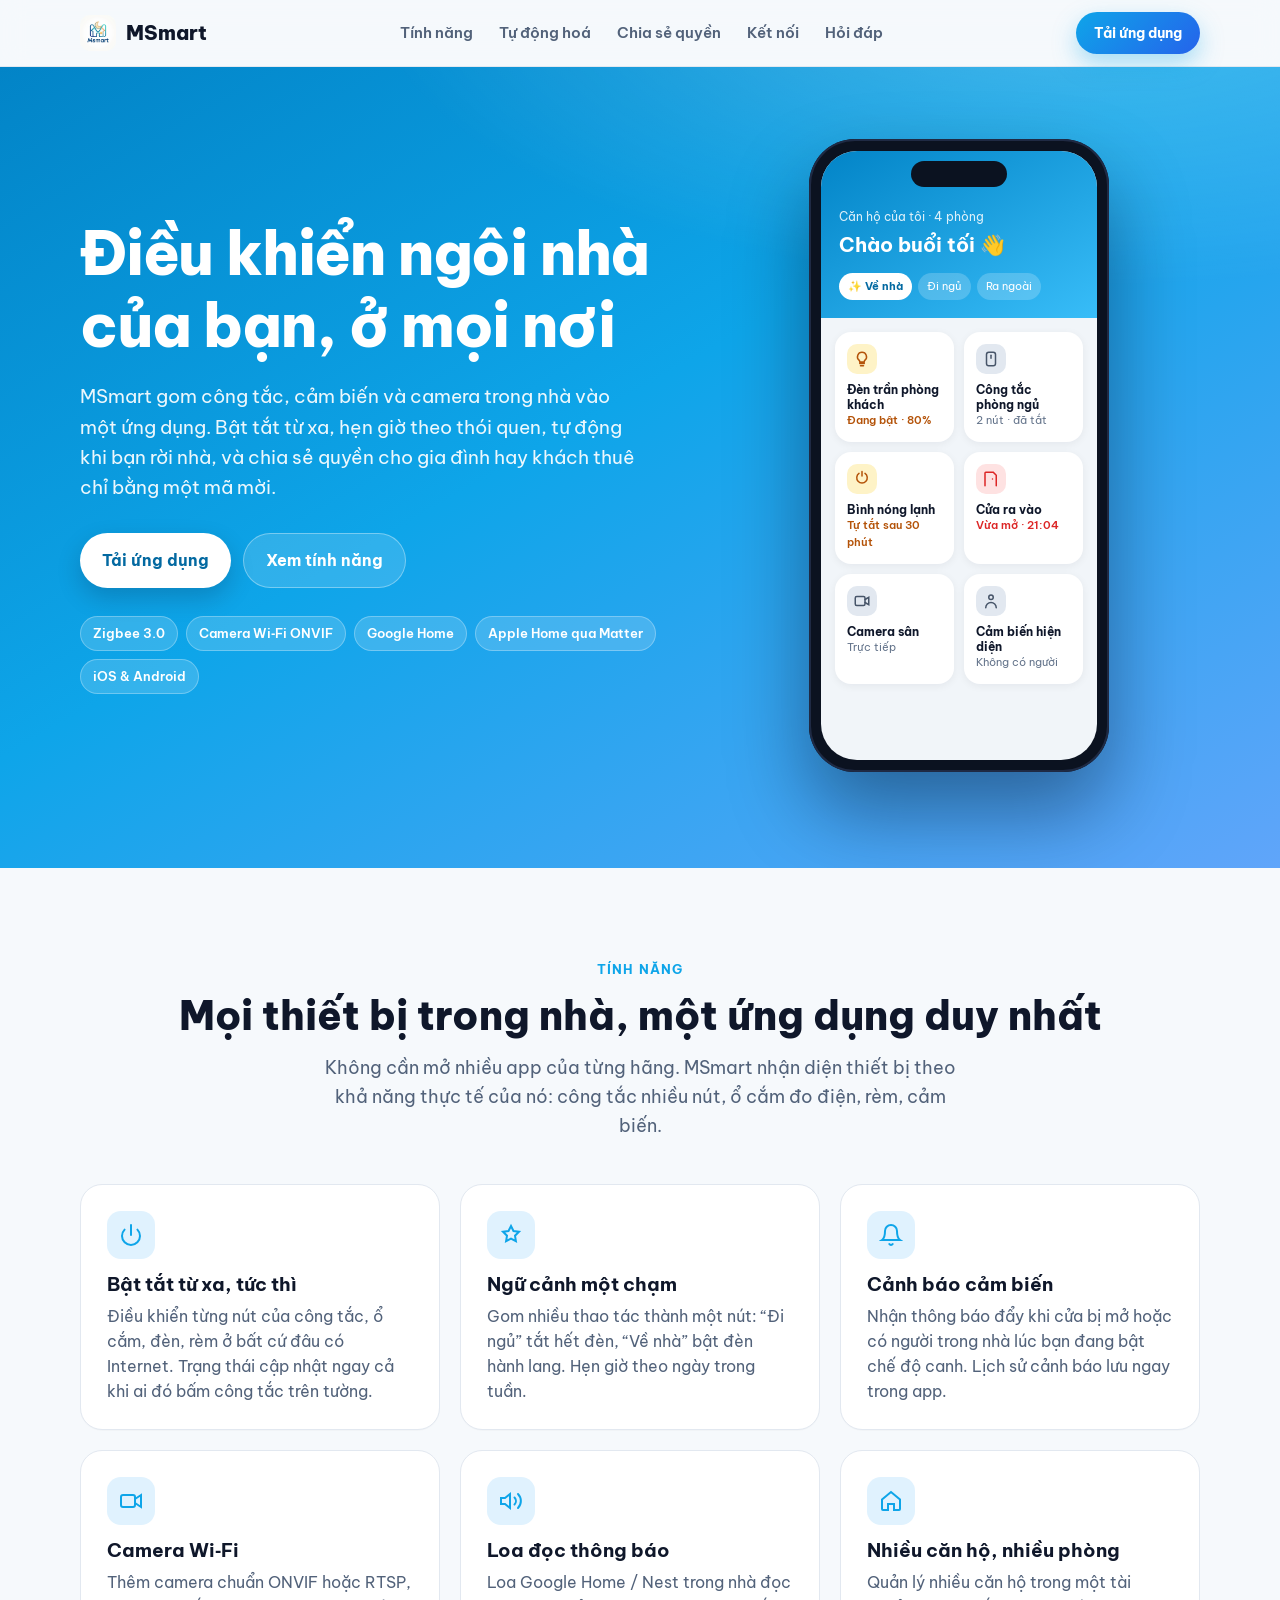
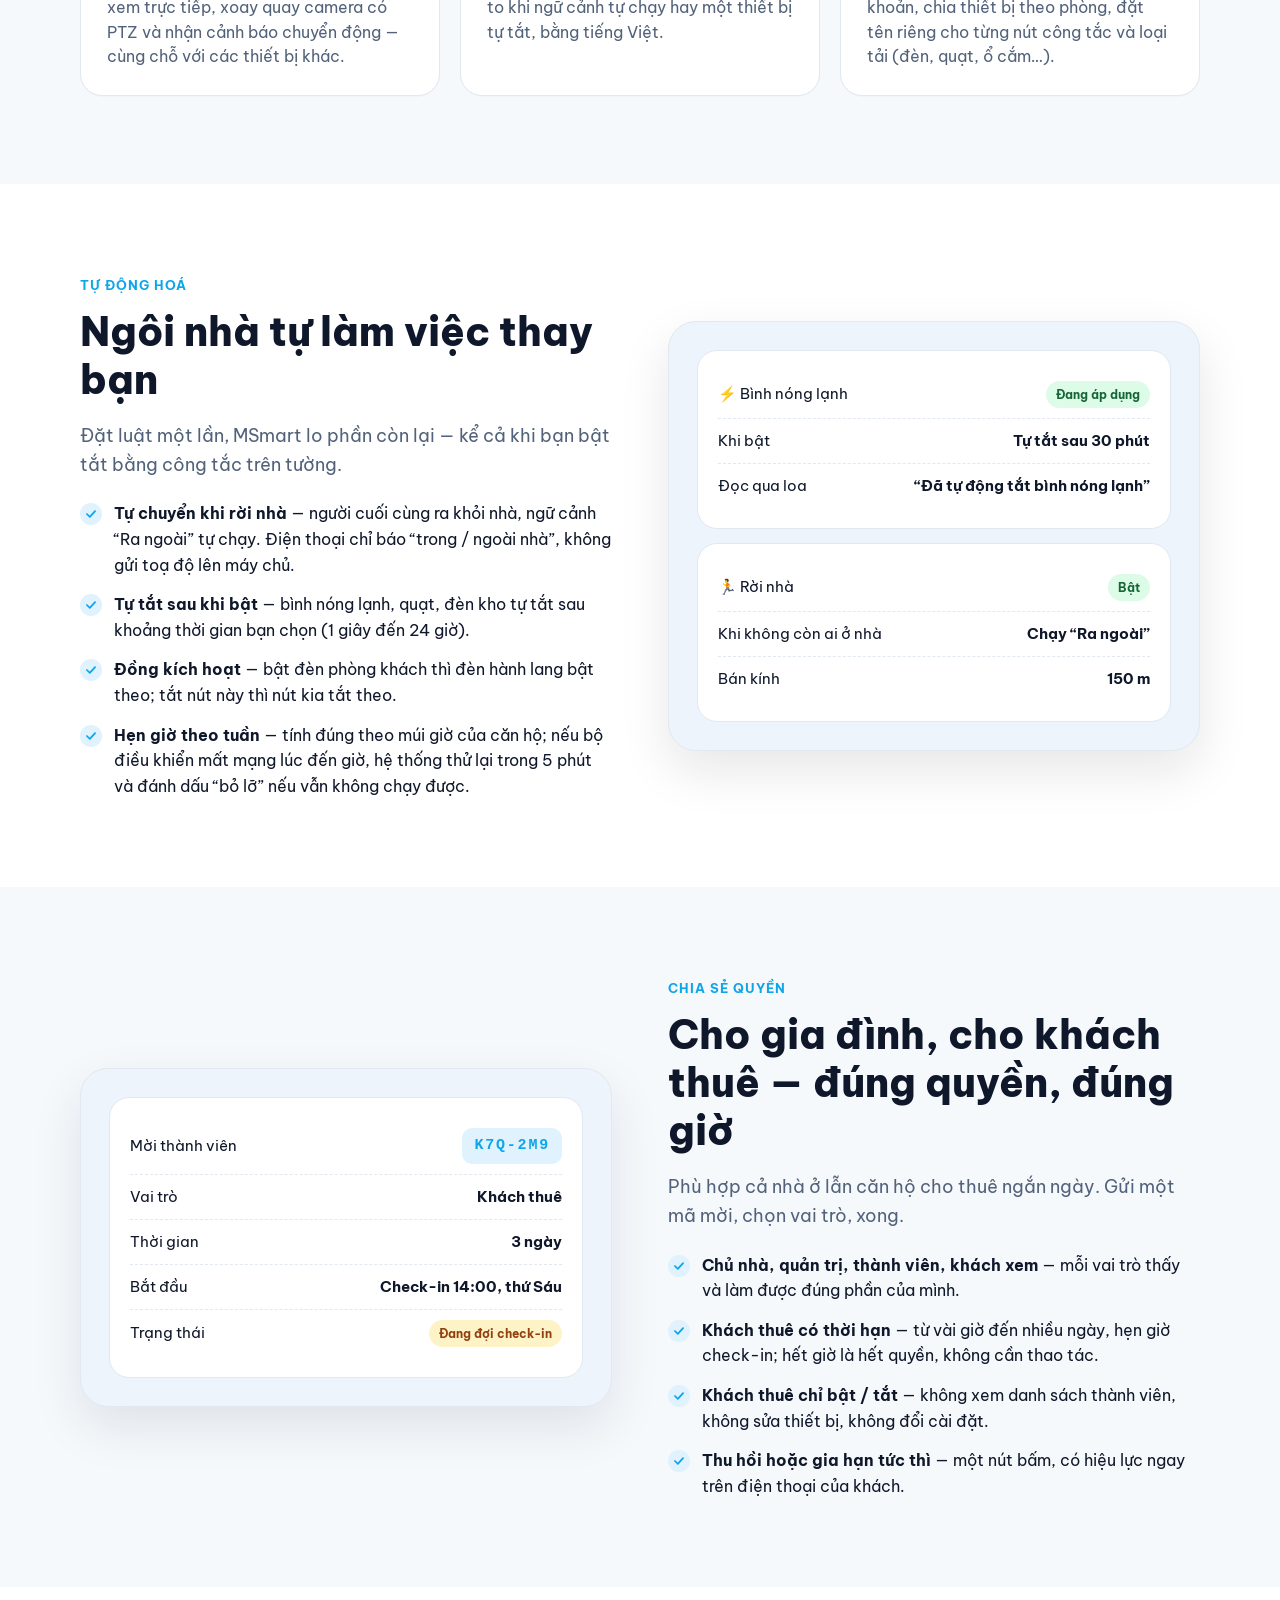
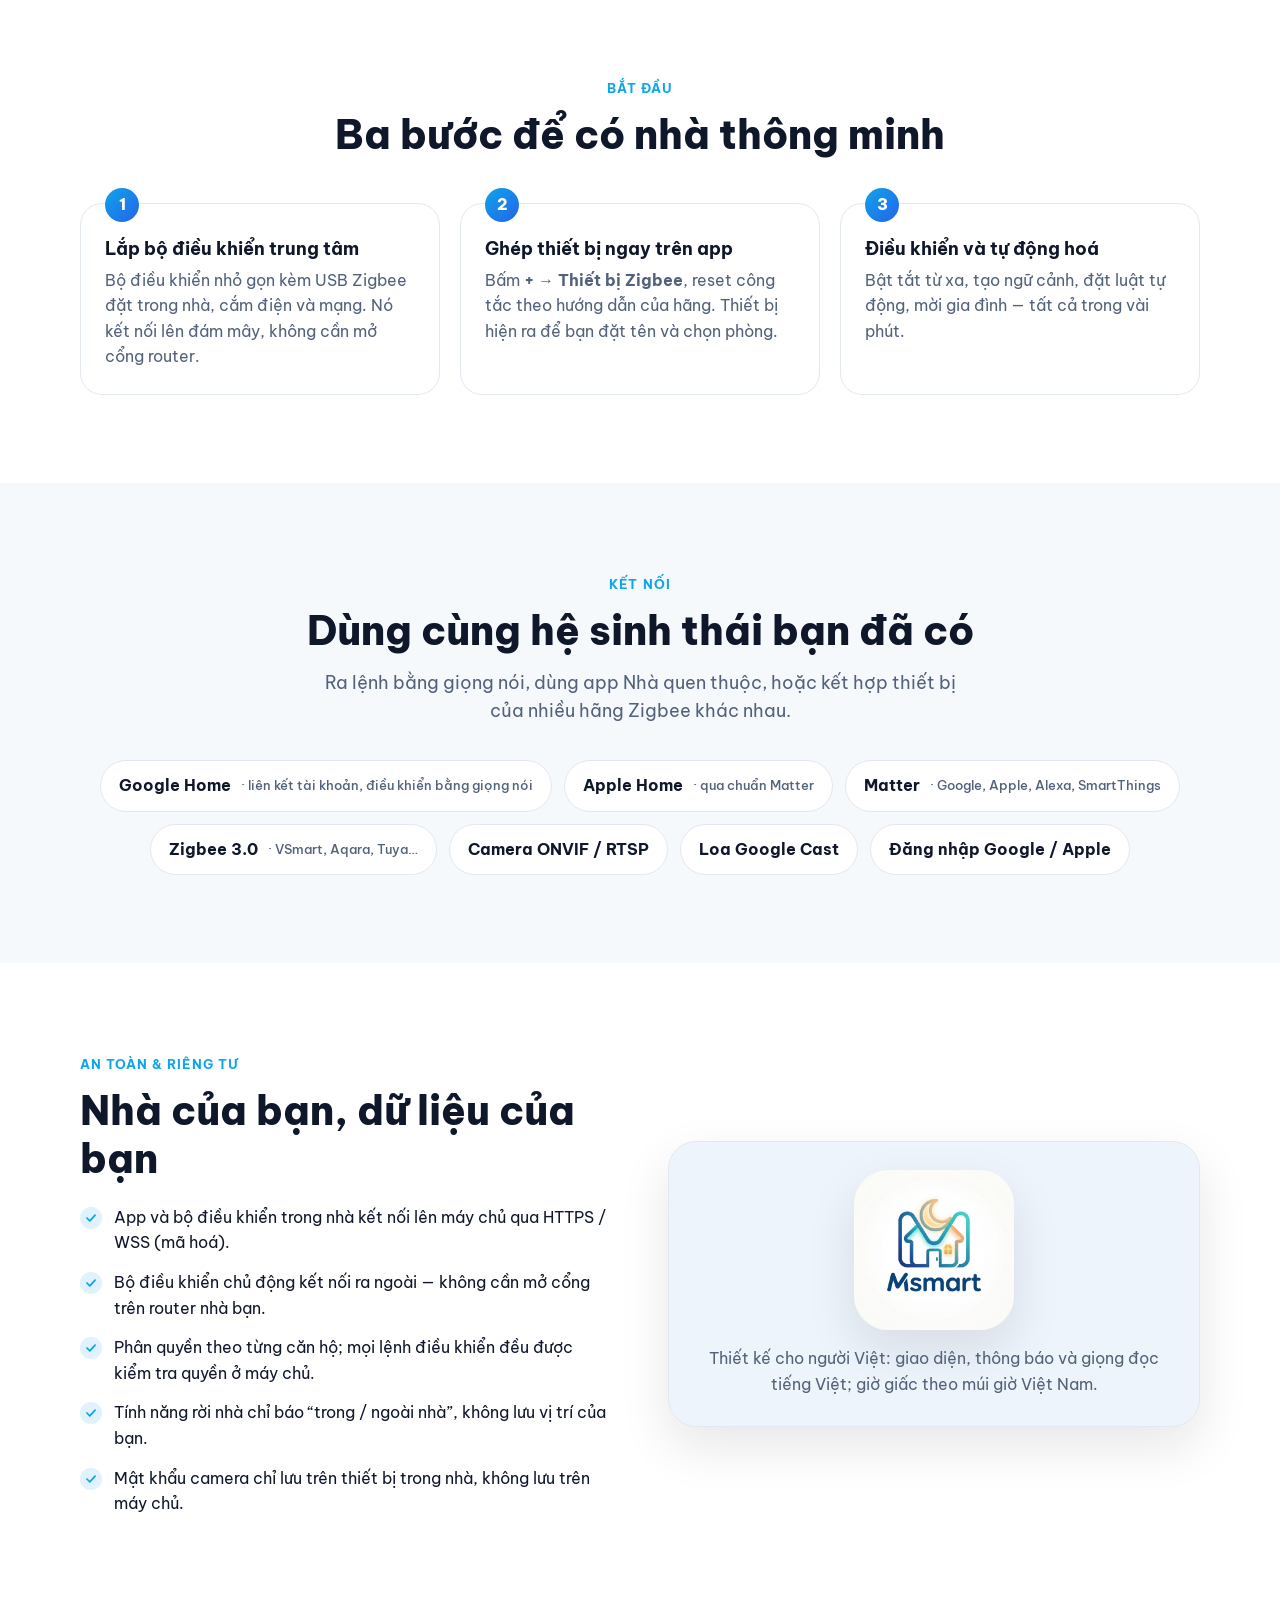
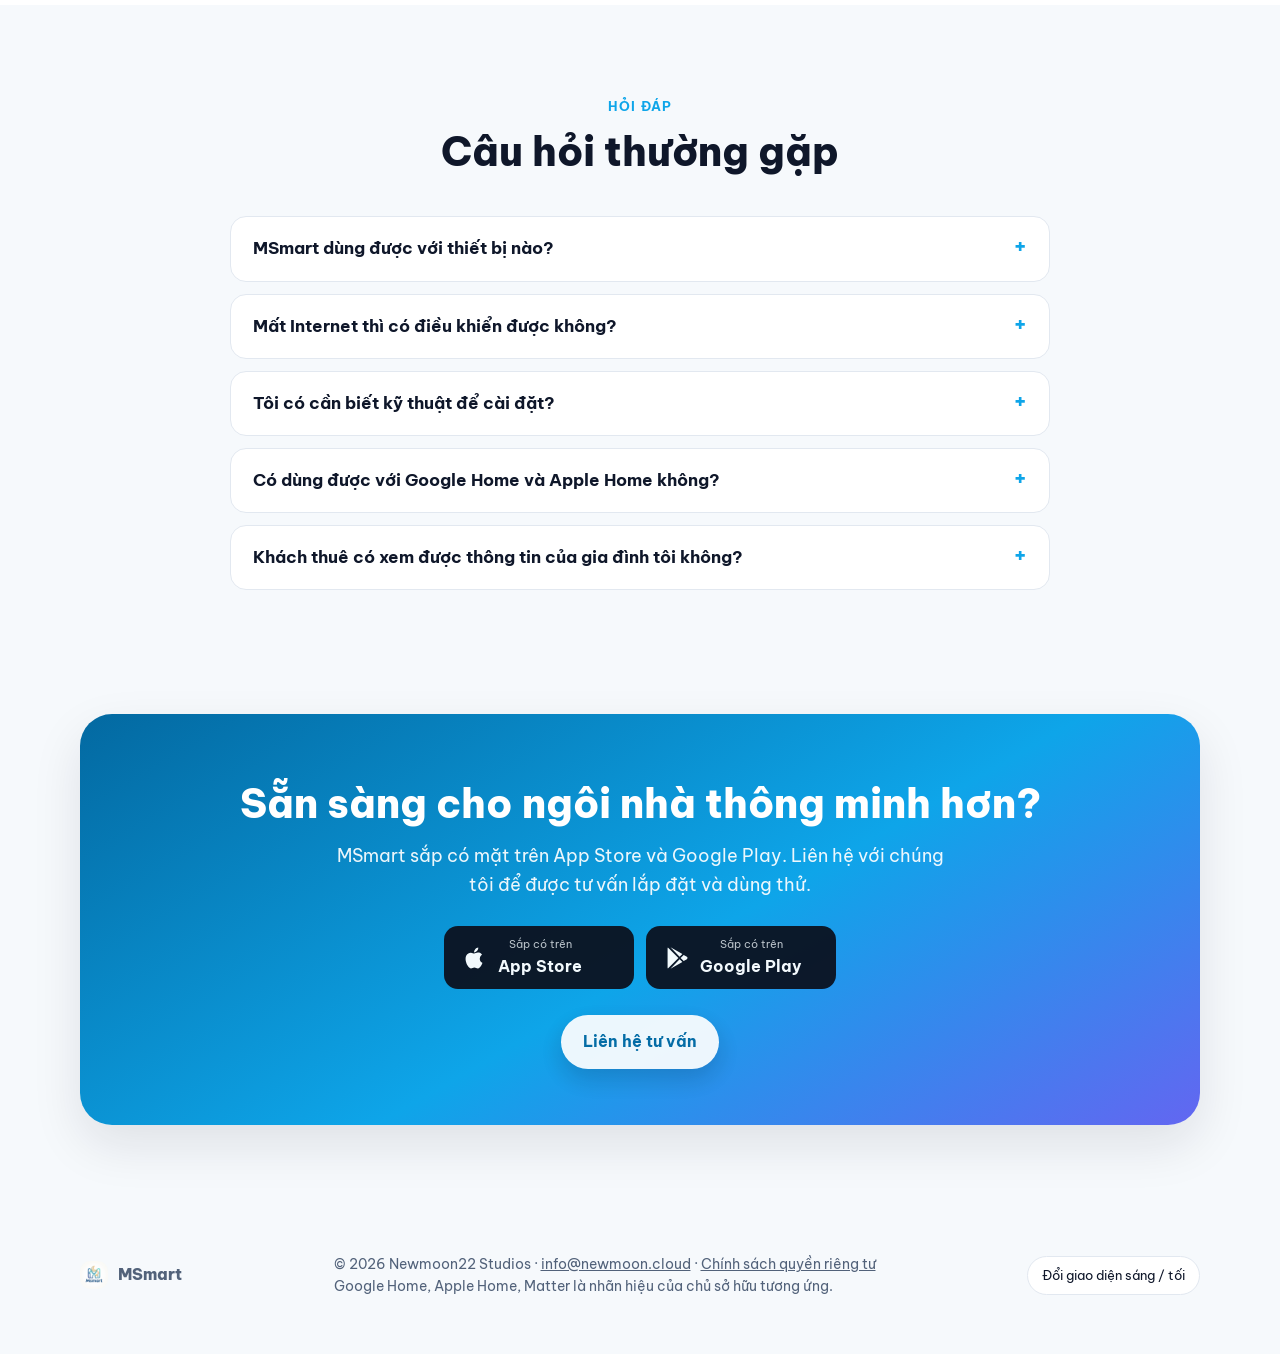
==== web/index.html @ f88bdc52 "Add main website and privacy policy pages for MSmart application" ====
<!doctype html>
<html lang="vi">
<head>
<meta charset="utf-8">
<meta name="viewport" content="width=device-width, initial-scale=1">
<title>MSmart — Điều khiển ngôi nhà của bạn, ở mọi nơi</title>
<meta name="description" content="MSmart: ứng dụng nhà thông minh điều khiển công tắc, cảm biến, camera Zigbee/Wi‑Fi từ xa; ngữ cảnh hẹn giờ, tự động khi rời nhà, chia sẻ quyền cho gia đình và khách thuê, kết nối Google Home và Apple Home.">
<meta name="theme-color" content="#0ea5e9">
<link rel="icon" href="assets/logo.png">
<meta property="og:title" content="MSmart — Điều khiển ngôi nhà của bạn, ở mọi nơi">
<meta property="og:description" content="Công tắc, cảm biến, camera trong một ứng dụng. Ngữ cảnh, tự động hoá, chia sẻ quyền, Google Home & Apple Home.">
<meta property="og:image" content="assets/logo.png">
<link rel="preconnect" href="https://fonts.googleapis.com">
<link rel="preconnect" href="https://fonts.gstatic.com" crossorigin>
<link href="https://fonts.googleapis.com/css2?family=Be+Vietnam+Pro:wght@400;500;600;700;800&display=swap" rel="stylesheet">
<link rel="stylesheet" href="assets/site.css">
</head>
<body>

<header class="nav">
  <div class="wrap">
    <a class="logo" href="#"><img src="assets/logo.png" alt="">MSmart</a>
    <nav aria-label="Mục lục">
      <a href="#tinh-nang">Tính năng</a>
      <a href="#tu-dong">Tự động hoá</a>
      <a href="#chia-se">Chia sẻ quyền</a>
      <a href="#ket-noi">Kết nối</a>
      <a href="#hoi-dap">Hỏi đáp</a>
    </nav>
    <a class="btn btn-brand" href="#tai-app">Tải ứng dụng</a>
  </div>
</header>

<main>
<!-- HERO -->
<section class="hero">
  <div class="wrap">
    <div>
      <h1>Điều khiển ngôi nhà của bạn, ở mọi nơi</h1>
      <p>MSmart gom công tắc, cảm biến và camera trong nhà vào một ứng dụng. Bật tắt từ xa, hẹn giờ theo thói quen, tự động khi bạn rời nhà, và chia sẻ quyền cho gia đình hay khách thuê chỉ bằng một mã mời.</p>
      <div class="cta">
        <a class="btn btn-primary" href="#tai-app">Tải ứng dụng</a>
        <a class="btn btn-ghost" href="#tinh-nang">Xem tính năng</a>
      </div>
      <div class="chips" aria-label="Điểm nổi bật">
        <span class="chip">Zigbee 3.0</span>
        <span class="chip">Camera Wi‑Fi ONVIF</span>
        <span class="chip">Google Home</span>
        <span class="chip">Apple Home qua Matter</span>
        <span class="chip">iOS &amp; Android</span>
      </div>
    </div>

    <div class="phone-wrap" aria-hidden="true">
      <div class="phone">
        <div class="notch"></div>
        <div class="screen">
          <div class="scr-head">
            <small>Căn hộ của tôi · 4 phòng</small>
            <b>Chào buổi tối 👋</b>
            <div class="scene"><span class="on">✨ Về nhà</span><span>Đi ngủ</span><span>Ra ngoài</span></div>
          </div>
          <div class="tiles">
            <div class="tile on"><div class="ic"><svg viewBox="0 0 24 24" fill="none" stroke="#b45309" stroke-width="2" stroke-linecap="round"><path d="M9 18h6M10 21h4M12 3a6 6 0 0 0-4 10.5c.6.6 1 1.4 1 2.5h6c0-1.1.4-1.9 1-2.5A6 6 0 0 0 12 3z"/></svg></div><div class="t">Đèn trần phòng khách</div><div class="s">Đang bật · 80%</div></div>
            <div class="tile"><div class="ic"><svg viewBox="0 0 24 24" fill="none" stroke="#475569" stroke-width="2" stroke-linecap="round"><rect x="6" y="3" width="12" height="18" rx="3"/><path d="M12 7v4"/></svg></div><div class="t">Công tắc phòng ngủ</div><div class="s">2 nút · đã tắt</div></div>
            <div class="tile on"><div class="ic"><svg viewBox="0 0 24 24" fill="none" stroke="#b45309" stroke-width="2" stroke-linecap="round"><path d="M12 2v6M8 4.5A7 7 0 1 0 16 4.5"/></svg></div><div class="t">Bình nóng lạnh</div><div class="s">Tự tắt sau 30 phút</div></div>
            <div class="tile alert"><div class="ic"><svg viewBox="0 0 24 24" fill="none" stroke="#dc2626" stroke-width="2" stroke-linecap="round"><path d="M4 21V4a1 1 0 0 1 1-1h10l4 4v14"/><path d="M14 12h.01"/></svg></div><div class="t">Cửa ra vào</div><div class="s">Vừa mở · 21:04</div></div>
            <div class="tile"><div class="ic"><svg viewBox="0 0 24 24" fill="none" stroke="#475569" stroke-width="2" stroke-linecap="round"><rect x="3" y="6" width="13" height="12" rx="2"/><path d="M16 10l5-3v10l-5-3"/></svg></div><div class="t">Camera sân</div><div class="s">Trực tiếp</div></div>
            <div class="tile"><div class="ic"><svg viewBox="0 0 24 24" fill="none" stroke="#475569" stroke-width="2" stroke-linecap="round"><circle cx="12" cy="7" r="3"/><path d="M5 21a7 7 0 0 1 14 0"/></svg></div><div class="t">Cảm biến hiện diện</div><div class="s">Không có người</div></div>
          </div>
        </div>
      </div>
    </div>
  </div>
</section>

<!-- FEATURES -->
<section id="tinh-nang">
  <div class="wrap center">
    <span class="eyebrow">Tính năng</span>
    <h2>Mọi thiết bị trong nhà, một ứng dụng duy nhất</h2>
    <p class="lead">Không cần mở nhiều app của từng hãng. MSmart nhận diện thiết bị theo khả năng thực tế của nó: công tắc nhiều nút, ổ cắm đo điện, rèm, cảm biến.</p>
    <div class="grid" style="text-align:left">
      <div class="card">
        <div class="icon"><svg viewBox="0 0 24 24" fill="none" stroke="currentColor" stroke-width="2" stroke-linecap="round"><path d="M12 2v10"/><path d="M18.4 6.6a9 9 0 1 1-12.8 0"/></svg></div>
        <h3>Bật tắt từ xa, tức thì</h3>
        <p>Điều khiển từng nút của công tắc, ổ cắm, đèn, rèm ở bất cứ đâu có Internet. Trạng thái cập nhật ngay cả khi ai đó bấm công tắc trên tường.</p>
      </div>
      <div class="card">
        <div class="icon"><svg viewBox="0 0 24 24" fill="none" stroke="currentColor" stroke-width="2" stroke-linecap="round"><path d="M12 3l2.5 5 5.5.8-4 3.9.9 5.5-4.9-2.6-4.9 2.6.9-5.5-4-3.9 5.5-.8z"/></svg></div>
        <h3>Ngữ cảnh một chạm</h3>
        <p>Gom nhiều thao tác thành một nút: “Đi ngủ” tắt hết đèn, “Về nhà” bật đèn hành lang. Hẹn giờ theo ngày trong tuần.</p>
      </div>
      <div class="card">
        <div class="icon"><svg viewBox="0 0 24 24" fill="none" stroke="currentColor" stroke-width="2" stroke-linecap="round"><path d="M18 8a6 6 0 0 0-12 0c0 7-3 9-3 9h18s-3-2-3-9"/><path d="M13.7 21a2 2 0 0 1-3.4 0"/></svg></div>
        <h3>Cảnh báo cảm biến</h3>
        <p>Nhận thông báo đẩy khi cửa bị mở hoặc có người trong nhà lúc bạn đang bật chế độ canh. Lịch sử cảnh báo lưu ngay trong app.</p>
      </div>
      <div class="card">
        <div class="icon"><svg viewBox="0 0 24 24" fill="none" stroke="currentColor" stroke-width="2" stroke-linecap="round"><rect x="2" y="6" width="14" height="12" rx="2"/><path d="M16 10l6-4v12l-6-4"/></svg></div>
        <h3>Camera Wi‑Fi</h3>
        <p>Thêm camera chuẩn ONVIF hoặc RTSP, xem trực tiếp, xoay quay camera có PTZ và nhận cảnh báo chuyển động — cùng chỗ với các thiết bị khác.</p>
      </div>
      <div class="card">
        <div class="icon"><svg viewBox="0 0 24 24" fill="none" stroke="currentColor" stroke-width="2" stroke-linecap="round"><path d="M11 5L6 9H2v6h4l5 4z"/><path d="M15.5 8.5a5 5 0 0 1 0 7M19 5a10 10 0 0 1 0 14"/></svg></div>
        <h3>Loa đọc thông báo</h3>
        <p>Loa Google Home / Nest trong nhà đọc to khi ngữ cảnh tự chạy hay một thiết bị tự tắt, bằng tiếng Việt.</p>
      </div>
      <div class="card">
        <div class="icon"><svg viewBox="0 0 24 24" fill="none" stroke="currentColor" stroke-width="2" stroke-linecap="round"><path d="M3 10.5L12 3l9 7.5V20a1 1 0 0 1-1 1h-5v-6H9v6H4a1 1 0 0 1-1-1z"/></svg></div>
        <h3>Nhiều căn hộ, nhiều phòng</h3>
        <p>Quản lý nhiều căn hộ trong một tài khoản, chia thiết bị theo phòng, đặt tên riêng cho từng nút công tắc và loại tải (đèn, quạt, ổ cắm…).</p>
      </div>
    </div>
  </div>
</section>

<!-- AUTOMATION -->
<section id="tu-dong" class="alt">
  <div class="wrap split">
    <div>
      <span class="eyebrow">Tự động hoá</span>
      <h2>Ngôi nhà tự làm việc thay bạn</h2>
      <p class="lead">Đặt luật một lần, MSmart lo phần còn lại — kể cả khi bạn bật tắt bằng công tắc trên tường.</p>
      <ul class="list">
        <li><span><b>Tự chuyển khi rời nhà</b> — người cuối cùng ra khỏi nhà, ngữ cảnh “Ra ngoài” tự chạy. Điện thoại chỉ báo “trong / ngoài nhà”, không gửi toạ độ lên máy chủ.</span></li>
        <li><span><b>Tự tắt sau khi bật</b> — bình nóng lạnh, quạt, đèn kho tự tắt sau khoảng thời gian bạn chọn (1 giây đến 24 giờ).</span></li>
        <li><span><b>Đồng kích hoạt</b> — bật đèn phòng khách thì đèn hành lang bật theo; tắt nút này thì nút kia tắt theo.</span></li>
        <li><span><b>Hẹn giờ theo tuần</b> — tính đúng theo múi giờ của căn hộ; nếu bộ điều khiển mất mạng lúc đến giờ, hệ thống thử lại trong 5 phút và đánh dấu “bỏ lỡ” nếu vẫn không chạy được.</span></li>
      </ul>
    </div>
    <div class="panel">
      <div class="invite">
        <div class="row"><span>⚡ Bình nóng lạnh</span><span class="badge">Đang áp dụng</span></div>
        <div class="row"><span>Khi bật</span><b>Tự tắt sau 30 phút</b></div>
        <div class="row"><span>Đọc qua loa</span><b>“Đã tự động tắt bình nóng lạnh”</b></div>
      </div>
      <div class="invite" style="margin-top:14px">
        <div class="row"><span>🏃 Rời nhà</span><span class="badge">Bật</span></div>
        <div class="row"><span>Khi không còn ai ở nhà</span><b>Chạy “Ra ngoài”</b></div>
        <div class="row"><span>Bán kính</span><b>150 m</b></div>
      </div>
    </div>
  </div>
</section>

<!-- SHARING -->
<section id="chia-se">
  <div class="wrap split">
    <div class="panel" style="order:0">
      <div class="invite">
        <div class="row"><span>Mời thành viên</span><span class="code">K7Q-2M9</span></div>
        <div class="row"><span>Vai trò</span><b>Khách thuê</b></div>
        <div class="row"><span>Thời gian</span><b>3 ngày</b></div>
        <div class="row"><span>Bắt đầu</span><b>Check-in 14:00, thứ Sáu</b></div>
        <div class="row"><span>Trạng thái</span><span class="badge wait">Đang đợi check-in</span></div>
      </div>
    </div>
    <div>
      <span class="eyebrow">Chia sẻ quyền</span>
      <h2>Cho gia đình, cho khách thuê — đúng quyền, đúng giờ</h2>
      <p class="lead">Phù hợp cả nhà ở lẫn căn hộ cho thuê ngắn ngày. Gửi một mã mời, chọn vai trò, xong.</p>
      <ul class="list">
        <li><span><b>Chủ nhà, quản trị, thành viên, khách xem</b> — mỗi vai trò thấy và làm được đúng phần của mình.</span></li>
        <li><span><b>Khách thuê có thời hạn</b> — từ vài giờ đến nhiều ngày, hẹn giờ check-in; hết giờ là hết quyền, không cần thao tác.</span></li>
        <li><span><b>Khách thuê chỉ bật / tắt</b> — không xem danh sách thành viên, không sửa thiết bị, không đổi cài đặt.</span></li>
        <li><span><b>Thu hồi hoặc gia hạn tức thì</b> — một nút bấm, có hiệu lực ngay trên điện thoại của khách.</span></li>
      </ul>
    </div>
  </div>
</section>

<!-- HOW -->
<section class="alt">
  <div class="wrap center">
    <span class="eyebrow">Bắt đầu</span>
    <h2>Ba bước để có nhà thông minh</h2>
    <div class="steps" style="text-align:left">
      <div class="step"><h3>Lắp bộ điều khiển trung tâm</h3><p>Bộ điều khiển nhỏ gọn kèm USB Zigbee đặt trong nhà, cắm điện và mạng. Nó kết nối lên đám mây, không cần mở cổng router.</p></div>
      <div class="step"><h3>Ghép thiết bị ngay trên app</h3><p>Bấm <b>+</b> → <b>Thiết bị Zigbee</b>, reset công tắc theo hướng dẫn của hãng. Thiết bị hiện ra để bạn đặt tên và chọn phòng.</p></div>
      <div class="step"><h3>Điều khiển và tự động hoá</h3><p>Bật tắt từ xa, tạo ngữ cảnh, đặt luật tự động, mời gia đình — tất cả trong vài phút.</p></div>
    </div>
  </div>
</section>

<!-- INTEGRATIONS -->
<section id="ket-noi">
  <div class="wrap center">
    <span class="eyebrow">Kết nối</span>
    <h2>Dùng cùng hệ sinh thái bạn đã có</h2>
    <p class="lead">Ra lệnh bằng giọng nói, dùng app Nhà quen thuộc, hoặc kết hợp thiết bị của nhiều hãng Zigbee khác nhau.</p>
    <div class="logos">
      <span class="pill">Google Home <small>· liên kết tài khoản, điều khiển bằng giọng nói</small></span>
      <span class="pill">Apple Home <small>· qua chuẩn Matter</small></span>
      <span class="pill">Matter <small>· Google, Apple, Alexa, SmartThings</small></span>
      <span class="pill">Zigbee 3.0 <small>· VSmart, Aqara, Tuya…</small></span>
      <span class="pill">Camera ONVIF / RTSP</span>
      <span class="pill">Loa Google Cast</span>
      <span class="pill">Đăng nhập Google / Apple</span>
    </div>
  </div>
</section>

<!-- SECURITY -->
<section class="alt">
  <div class="wrap split">
    <div>
      <span class="eyebrow">An toàn &amp; riêng tư</span>
      <h2>Nhà của bạn, dữ liệu của bạn</h2>
      <ul class="list">
        <li><span>App và bộ điều khiển trong nhà kết nối lên máy chủ qua HTTPS / WSS (mã hoá).</span></li>
        <li><span>Bộ điều khiển chủ động kết nối ra ngoài — không cần mở cổng trên router nhà bạn.</span></li>
        <li><span>Phân quyền theo từng căn hộ; mọi lệnh điều khiển đều được kiểm tra quyền ở máy chủ.</span></li>
        <li><span>Tính năng rời nhà chỉ báo “trong / ngoài nhà”, không lưu vị trí của bạn.</span></li>
        <li><span>Mật khẩu camera chỉ lưu trên thiết bị trong nhà, không lưu trên máy chủ.</span></li>
      </ul>
    </div>
    <div class="panel center">
      <img src="assets/logo.png" alt="Logo MSmart" style="width:160px;margin:0 auto 16px;border-radius:34px;box-shadow:var(--shadow)">
      <p style="color:var(--muted);margin:0">Thiết kế cho người Việt: giao diện, thông báo và giọng đọc tiếng Việt; giờ giấc theo múi giờ Việt Nam.</p>
    </div>
  </div>
</section>

<!-- FAQ -->
<section id="hoi-dap">
  <div class="wrap">
    <div class="center"><span class="eyebrow">Hỏi đáp</span><h2>Câu hỏi thường gặp</h2></div>
    <div class="faq">
      <details><summary>MSmart dùng được với thiết bị nào?</summary><p>Công tắc, ổ cắm, rèm và cảm biến chuẩn Zigbee (VSmart, Aqara, Tuya Zigbee và nhiều hãng khác) qua bộ điều khiển trung tâm; camera Wi‑Fi hỗ trợ ONVIF hoặc RTSP. Thiết bị Tuya Wi‑Fi (không phải Zigbee) hiện chưa hỗ trợ.</p></details>
      <details><summary>Mất Internet thì có điều khiển được không?</summary><p>Công tắc trên tường vẫn hoạt động bình thường. Điều khiển qua app cần bộ điều khiển trung tâm có Internet; khi mạng trở lại, bộ điều khiển tự kết nối lại và trạng thái được đồng bộ.</p></details>
      <details><summary>Tôi có cần biết kỹ thuật để cài đặt?</summary><p>Không. Ghép thiết bị và đặt tên làm ngay trong app; mỗi bước đều có hướng dẫn.</p></details>
      <details><summary>Có dùng được với Google Home và Apple Home không?</summary><p>Có. Liên kết tài khoản MSmart trong ứng dụng Google Home để điều khiển bằng giọng nói; hoặc quét mã QR Matter trong app MSmart để đưa thiết bị vào Apple Home / Google Home. Matter cần thiết bị trung tâm Matter của hãng tương ứng (ví dụ loa Nest, Apple TV, HomePod) trong nhà.</p></details>
      <details><summary>Khách thuê có xem được thông tin của gia đình tôi không?</summary><p>Không. Khách thuê chỉ thấy phòng và thiết bị để bật / tắt, không thấy danh sách thành viên, không sửa được cài đặt, và mất quyền ngay khi hết hạn.</p></details>
    </div>
  </div>
</section>

<!-- CTA -->
<section id="tai-app" style="padding-top:24px">
  <div class="wrap">
    <div class="final">
      <h2>Sẵn sàng cho ngôi nhà thông minh hơn?</h2>
      <p>MSmart sắp có mặt trên App Store và Google Play. Liên hệ với chúng tôi để được tư vấn lắp đặt và dùng thử.</p>
      <div class="stores">
        <!-- TODO: thay href bằng link App Store / Google Play khi app được phát hành -->
        <span class="store" aria-label="Sắp có trên App Store"><svg viewBox="0 0 24 24" fill="currentColor"><path d="M16.4 12.6c0-2.4 2-3.6 2.1-3.7-1.1-1.7-2.9-1.9-3.5-1.9-1.5-.2-2.9.9-3.7.9-.8 0-1.9-.9-3.2-.8-1.6 0-3.1 1-4 2.4-1.7 2.9-.4 7.3 1.2 9.7.8 1.2 1.8 2.5 3 2.4 1.2 0 1.7-.8 3.1-.8s1.9.8 3.2.8c1.3 0 2.2-1.2 3-2.4.9-1.4 1.3-2.7 1.3-2.8 0 0-2.5-1-2.5-3.8zM14 5.4c.7-.8 1.1-1.9 1-3-1 0-2.1.7-2.8 1.5-.6.7-1.2 1.8-1 2.9 1.1.1 2.1-.6 2.8-1.4z"/></svg><span><small>Sắp có trên</small><b>App Store</b></span></span>
        <span class="store" aria-label="Sắp có trên Google Play"><svg viewBox="0 0 24 24" fill="currentColor"><path d="M3.6 2.3c-.2.2-.3.6-.3 1v17.4c0 .4.1.8.3 1l9.7-9.7zm10.8 10.8 2.6 2.6-11 6.3 8.4-8.9zm3.8-3.9 2.9 1.7c.8.5.8 1.7 0 2.2l-2.9 1.7-2.9-2.8zM6 2l11 6.3-2.6 2.6z"/></svg><span><small>Sắp có trên</small><b>Google Play</b></span></span>
      </div>
      <p style="margin:26px auto 0;font-size:16px"><a class="btn btn-primary" href="mailto:info@newmoon.cloud?subject=T%C6%B0%20v%E1%BA%A5n%20MSmart">Liên hệ tư vấn</a></p>
    </div>
  </div>
</section>
</main>

<footer>
  <div class="wrap">
    <div class="logo" style="font-size:16px"><img src="assets/logo.png" alt="" style="width:28px;height:28px">MSmart</div>
    <div>© <span id="y">2026</span> Newmoon22 Studios · <a href="mailto:info@newmoon.cloud">info@newmoon.cloud</a> · <a href="privacy.html">Chính sách quyền riêng tư</a><br>Google Home, Apple Home, Matter là nhãn hiệu của chủ sở hữu tương ứng.</div>
    <button class="theme-toggle" type="button" id="theme">Đổi giao diện sáng / tối</button>
  </div>
</footer>

<script>
document.getElementById('y').textContent = new Date().getFullYear();
(function () {
  var root = document.documentElement, key = 'msmart-theme';
  try { var saved = localStorage.getItem(key); if (saved) root.setAttribute('data-theme', saved); } catch (e) {}
  document.getElementById('theme').addEventListener('click', function () {
    var dark = root.getAttribute('data-theme') ? root.getAttribute('data-theme') === 'dark' : matchMedia('(prefers-color-scheme: dark)').matches;
    var next = dark ? 'light' : 'dark';
    root.setAttribute('data-theme', next);
    try { localStorage.setItem(key, next); } catch (e) {}
  });
})();
</script>
</body>
</html>
---- web/assets/site.css ----
:root{
  --bg:#f6f9fc; --surface:#ffffff; --surface-2:#eef4fb; --text:#0f172a; --muted:#52627a; --line:#e2e8f0;
  --brand:#0ea5e9; --brand-2:#2563eb; --brand-soft:#e0f2fe; --accent:#f59e0b; --ok:#10b981; --danger:#ef4444;
  --shadow:0 20px 50px rgba(15,23,42,.10); --radius:22px;
}
@media (prefers-color-scheme:dark){
  :root:not([data-theme="light"]){
    --bg:#0b1220; --surface:#111a2e; --surface-2:#16213a; --text:#e6edf7; --muted:#9aaac2; --line:#22304d;
    --brand-soft:#0c2a40; --shadow:0 20px 50px rgba(0,0,0,.45);
  }
}
:root[data-theme="dark"]{
  --bg:#0b1220; --surface:#111a2e; --surface-2:#16213a; --text:#e6edf7; --muted:#9aaac2; --line:#22304d;
  --brand-soft:#0c2a40; --shadow:0 20px 50px rgba(0,0,0,.45);
}
*{box-sizing:border-box}
html{scroll-behavior:smooth}
body{margin:0;background:var(--bg);color:var(--text);font-family:"Be Vietnam Pro",-apple-system,BlinkMacSystemFont,"Segoe UI",Roboto,sans-serif;line-height:1.6;-webkit-font-smoothing:antialiased}
a{color:inherit}
img{max-width:100%;display:block}
.wrap{max-width:1160px;margin:0 auto;padding:0 20px}
.btn{display:inline-flex;align-items:center;gap:10px;padding:14px 22px;border-radius:999px;font-weight:700;text-decoration:none;border:0;cursor:pointer;font-size:16px;transition:transform .15s,box-shadow .15s}
.btn:hover{transform:translateY(-1px)}
.btn-primary{background:#fff;color:#0369a1;box-shadow:0 10px 24px rgba(2,6,23,.18)}
.btn-ghost{background:rgba(255,255,255,.14);color:#fff;border:1px solid rgba(255,255,255,.35)}
.btn-brand{background:linear-gradient(135deg,var(--brand),var(--brand-2));color:#fff;box-shadow:0 10px 24px rgba(14,165,233,.35)}
.eyebrow{display:inline-block;font-size:13px;font-weight:700;letter-spacing:.08em;text-transform:uppercase;color:var(--brand)}
h1,h2,h3{line-height:1.2;margin:0}
h2{font-size:clamp(28px,4vw,40px);font-weight:800;margin:10px 0 14px}
.lead{font-size:18px;color:var(--muted);max-width:640px}
section{padding:88px 0}
.center{text-align:center}.center .lead{margin:0 auto}

/* nav */
header.nav{position:sticky;top:0;z-index:50;background:color-mix(in srgb,var(--bg) 82%,transparent);backdrop-filter:saturate(1.4) blur(12px);border-bottom:1px solid var(--line)}
.nav .wrap{display:flex;align-items:center;justify-content:space-between;height:66px}
.logo{display:flex;align-items:center;gap:10px;font-weight:800;font-size:20px;text-decoration:none}
.logo img{width:36px;height:36px;border-radius:10px}
.nav nav{display:flex;gap:26px;font-size:15px;font-weight:600;color:var(--muted)}
.nav nav a{text-decoration:none}.nav nav a:hover{color:var(--text)}
.nav .btn{padding:10px 18px;font-size:14px}
@media (max-width:860px){.nav nav{display:none}}

/* hero */
.hero{background:radial-gradient(1200px 500px at 85% -10%,rgba(255,255,255,.25),transparent 60%),linear-gradient(150deg,#0284c7 0%,#0ea5e9 45%,#60a5fa 100%);color:#fff;padding:72px 0 96px;overflow:hidden}
.hero .wrap{display:grid;grid-template-columns:1.1fr .9fr;gap:48px;align-items:center}
.hero h1{font-size:clamp(36px,5.4vw,60px);font-weight:800;letter-spacing:-.02em}
.hero p{font-size:19px;opacity:.92;max-width:560px;margin:20px 0 30px}
.hero .cta{display:flex;gap:12px;flex-wrap:wrap}
.chips{display:flex;flex-wrap:wrap;gap:8px;margin-top:28px}
.chip{background:rgba(255,255,255,.16);border:1px solid rgba(255,255,255,.28);padding:6px 12px;border-radius:999px;font-size:13px;font-weight:600}
@media (max-width:900px){.hero .wrap{grid-template-columns:1fr}.phone-wrap{order:2}}

/* phone mockup */
.phone-wrap{display:flex;justify-content:center}
.phone{width:300px;max-width:82vw;aspect-ratio:9/19;background:#0b1220;border-radius:46px;padding:12px;box-shadow:0 40px 80px rgba(2,6,23,.4),inset 0 0 0 2px #1f2a44;position:relative}
.screen{height:100%;border-radius:36px;background:#f1f5f9;overflow:hidden;color:#0f172a;display:flex;flex-direction:column}
.notch{position:absolute;top:22px;left:50%;transform:translateX(-50%);width:96px;height:26px;background:#0b1220;border-radius:20px;z-index:2}
.scr-head{background:linear-gradient(150deg,#0284c7,#38bdf8);color:#fff;padding:52px 18px 18px}
.scr-head small{opacity:.85;font-size:12px}
.scr-head b{display:block;font-size:20px}
.scene{display:flex;gap:6px;margin-top:12px}
.scene span{font-size:11px;background:rgba(255,255,255,.2);padding:5px 9px;border-radius:999px;white-space:nowrap}
.scene span.on{background:#fff;color:#0369a1;font-weight:700}
.tiles{padding:14px;display:grid;grid-template-columns:1fr 1fr;gap:10px}
.tile{background:#fff;border-radius:16px;padding:12px;box-shadow:0 2px 8px rgba(15,23,42,.06)}
.tile .ic{width:30px;height:30px;border-radius:10px;display:grid;place-items:center;background:#e2e8f0;margin-bottom:8px}
.tile.on .ic{background:#fef3c7}
.tile .t{font-size:12px;font-weight:700;line-height:1.25}
.tile .s{font-size:11px;color:#64748b}
.tile.on .s{color:#b45309;font-weight:600}
.tile.alert .ic{background:#fee2e2}.tile.alert .s{color:#dc2626;font-weight:600}
.tile svg{width:18px;height:18px}

/* features */
.grid{display:grid;grid-template-columns:repeat(3,1fr);gap:20px;margin-top:44px}
@media (max-width:960px){.grid{grid-template-columns:repeat(2,1fr)}}
@media (max-width:620px){.grid{grid-template-columns:1fr}}
.card{background:var(--surface);border:1px solid var(--line);border-radius:var(--radius);padding:26px;box-shadow:0 1px 0 rgba(15,23,42,.02)}
.card h3{font-size:19px;margin:14px 0 8px}
.card p{margin:0;color:var(--muted);font-size:15.5px}
.icon{width:48px;height:48px;border-radius:14px;display:grid;place-items:center;background:var(--brand-soft);color:var(--brand)}
.icon svg{width:24px;height:24px}

/* split */
.split{display:grid;grid-template-columns:1fr 1fr;gap:56px;align-items:center}
@media (max-width:900px){.split{grid-template-columns:1fr}}
.alt{background:var(--surface)}
.list{list-style:none;padding:0;margin:22px 0 0;display:grid;gap:14px}
.list li{display:flex;gap:12px;align-items:flex-start}
.list li::before{content:"";flex:0 0 22px;height:22px;border-radius:50%;margin-top:2px;background:var(--brand-soft) url("data:image/svg+xml,%3Csvg xmlns='http://www.w3.org/2000/svg' viewBox='0 0 24 24' fill='none' stroke='%230ea5e9' stroke-width='3' stroke-linecap='round' stroke-linejoin='round'%3E%3Cpath d='M5 12l5 5 9-10'/%3E%3C/svg%3E") center/14px no-repeat}
.panel{background:var(--surface-2);border:1px solid var(--line);border-radius:28px;padding:28px;box-shadow:var(--shadow)}

/* renter card */
.invite{background:var(--surface);border-radius:20px;padding:20px;border:1px solid var(--line)}
.invite .row{display:flex;justify-content:space-between;align-items:center;padding:10px 0;border-bottom:1px dashed var(--line);font-size:15px}
.invite .row:last-child{border:0}
.badge{font-size:12px;font-weight:700;padding:4px 10px;border-radius:999px;background:#dcfce7;color:#166534}
.badge.wait{background:#fef3c7;color:#92400e}
.code{font-family:ui-monospace,SFMono-Regular,Menlo,monospace;font-weight:700;letter-spacing:.12em;background:var(--brand-soft);color:var(--brand);padding:6px 12px;border-radius:10px}

/* how */
.steps{display:grid;grid-template-columns:repeat(3,1fr);gap:20px;margin-top:44px;counter-reset:s}
@media (max-width:860px){.steps{grid-template-columns:1fr}}
.step{position:relative;padding:28px 24px 24px;border-radius:var(--radius);background:var(--surface);border:1px solid var(--line)}
.step::before{counter-increment:s;content:counter(s);position:absolute;top:-16px;left:24px;width:34px;height:34px;border-radius:50%;display:grid;place-items:center;font-weight:800;color:#fff;background:linear-gradient(135deg,var(--brand),var(--brand-2))}
.step h3{font-size:18px;margin:6px 0 8px}.step p{margin:0;color:var(--muted)}

/* integrations */
.logos{display:flex;flex-wrap:wrap;justify-content:center;gap:12px;margin-top:34px}
.pill{display:flex;align-items:center;gap:10px;padding:12px 18px;border-radius:999px;background:var(--surface);border:1px solid var(--line);font-weight:700}
.pill small{font-weight:500;color:var(--muted)}

/* faq */
.faq{max-width:820px;margin:40px auto 0}
details{background:var(--surface);border:1px solid var(--line);border-radius:16px;padding:18px 22px;margin-bottom:12px}
summary{cursor:pointer;font-weight:700;font-size:17px;list-style:none;display:flex;justify-content:space-between;gap:16px}
summary::-webkit-details-marker{display:none}
summary::after{content:"+";font-size:22px;line-height:1;color:var(--brand)}
details[open] summary::after{content:"–"}
details p{color:var(--muted);margin:12px 0 0}

/* cta */
.final{background:linear-gradient(150deg,#0369a1,#0ea5e9 55%,#6366f1);color:#fff;border-radius:32px;padding:56px 32px;text-align:center;box-shadow:var(--shadow)}
.final h2{color:#fff}.final p{opacity:.92;font-size:18px;max-width:620px;margin:0 auto 26px}
.stores{display:flex;gap:12px;justify-content:center;flex-wrap:wrap}
.store{display:flex;align-items:center;gap:10px;background:#0b1220;color:#fff;padding:10px 18px;border-radius:14px;text-decoration:none;min-width:190px;opacity:.95}
.store small{display:block;font-size:11px;opacity:.75}.store b{font-size:16px}
.store svg{width:26px;height:26px}

footer{padding:40px 0 56px;color:var(--muted);font-size:14px}
footer .wrap{display:flex;justify-content:space-between;gap:20px;flex-wrap:wrap;align-items:center}
.theme-toggle{background:var(--surface);border:1px solid var(--line);color:var(--text);border-radius:999px;padding:8px 14px;font:inherit;font-size:13px;cursor:pointer}

@media (max-width:620px){
  section{padding:64px 0}
  .hero{padding:48px 0 72px}
  .hero p{font-size:17px}
  .final{padding:44px 20px;border-radius:24px}
}
@media (prefers-reduced-motion:reduce){*{scroll-behavior:auto!important;transition:none!important}}

/* trang văn bản (chính sách) */
.doc{max-width:820px;margin:0 auto;padding:56px 20px 80px}
.doc h1{font-size:clamp(30px,4.5vw,42px);font-weight:800;margin:8px 0 6px}
.doc .meta{color:var(--muted);font-size:14px;margin-bottom:28px}
.doc h2{font-size:22px;margin:40px 0 10px;font-weight:800}
.doc h3{font-size:17px;margin:22px 0 6px}
.doc p,.doc li{color:var(--text);font-size:16px}
.doc ul{padding-left:22px}.doc li{margin:6px 0}
.doc table{width:100%;border-collapse:collapse;margin:14px 0;font-size:15px;background:var(--surface);border-radius:14px;overflow:hidden;border:1px solid var(--line)}
.doc th,.doc td{text-align:left;padding:12px 14px;border-bottom:1px solid var(--line);vertical-align:top}
.doc th{background:var(--surface-2);font-weight:700}
.doc tr:last-child td{border-bottom:0}
.doc .toc{background:var(--surface);border:1px solid var(--line);border-radius:16px;padding:16px 22px}
.doc .toc ol{margin:6px 0 0;padding-left:20px}.doc .toc a{color:var(--brand);text-decoration:none}
.doc .note{background:var(--brand-soft);border-radius:14px;padding:14px 18px}
@media (max-width:620px){.doc table,.doc thead,.doc tbody,.doc tr,.doc th,.doc td{display:block}.doc thead{display:none}.doc td{border:0;padding:6px 14px}.doc tr{border-bottom:1px solid var(--line);padding:8px 0}.doc td:first-child{font-weight:700;padding-top:10px}}
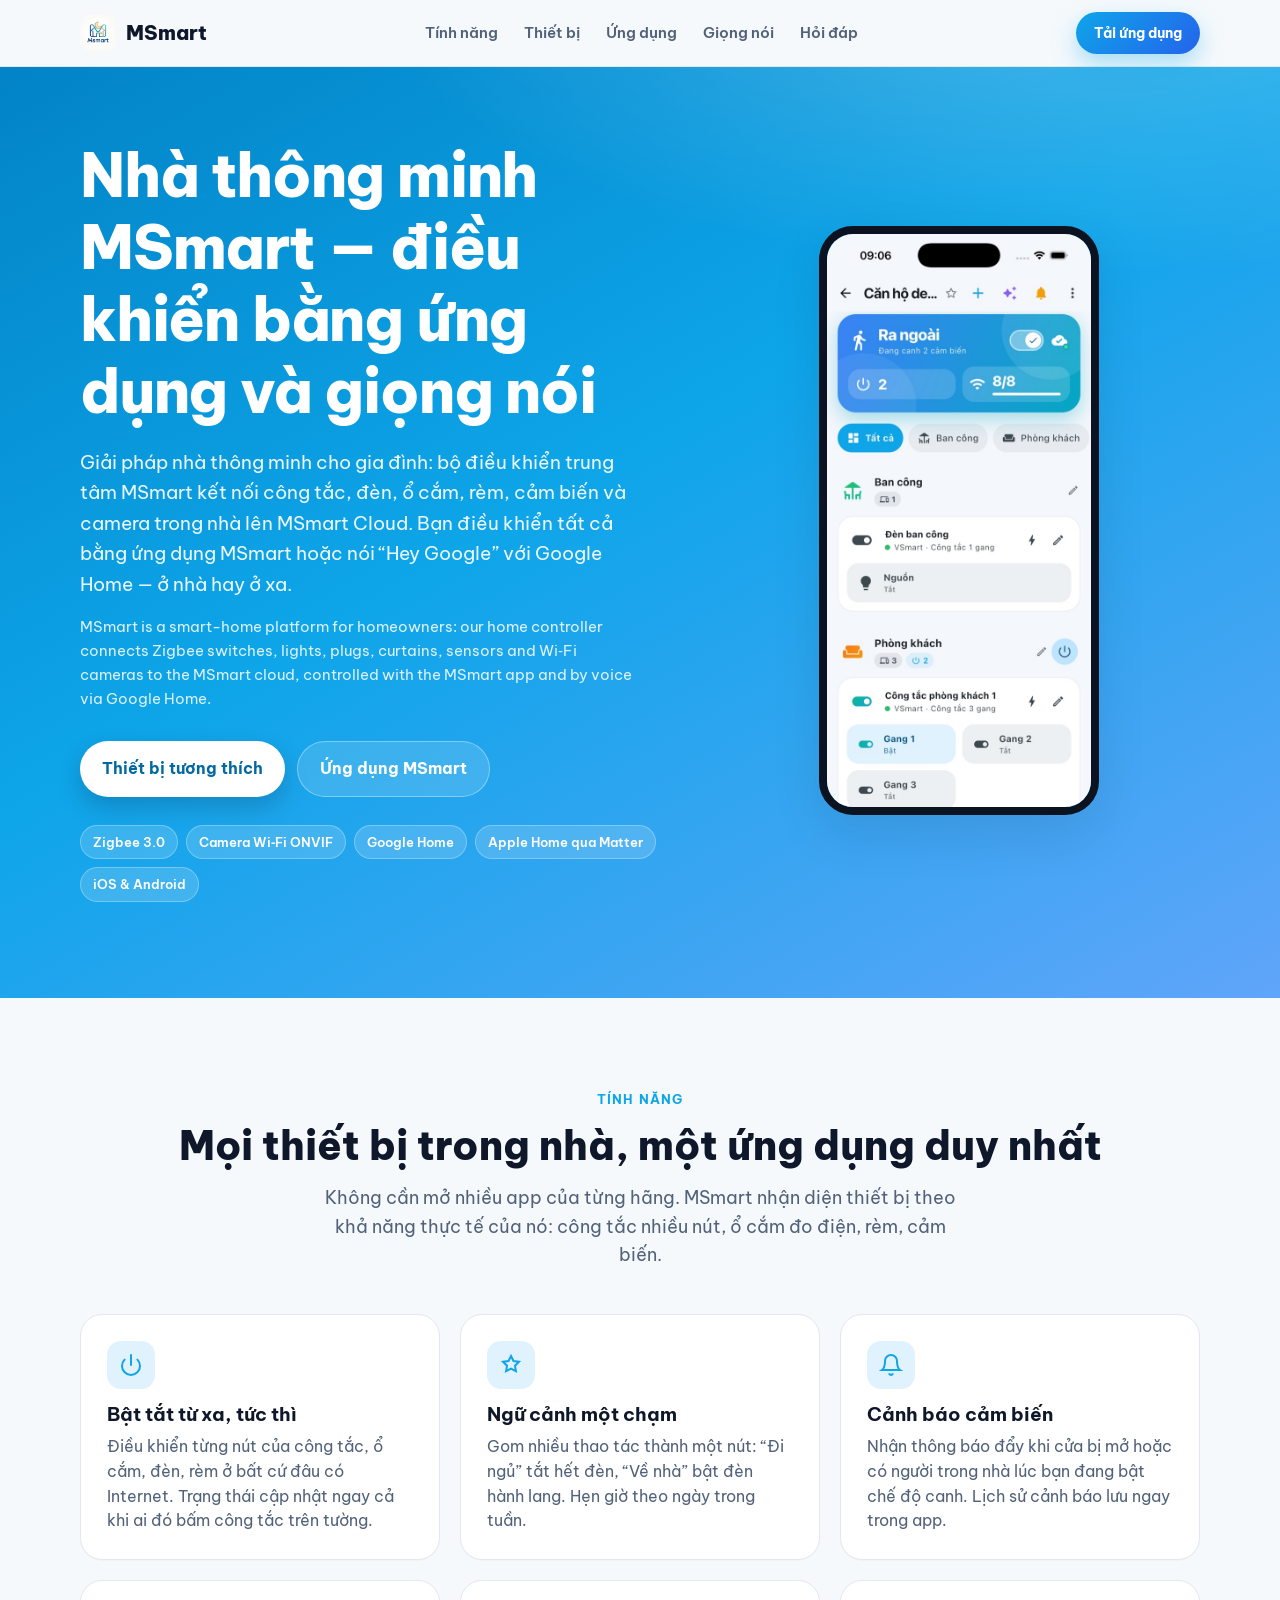
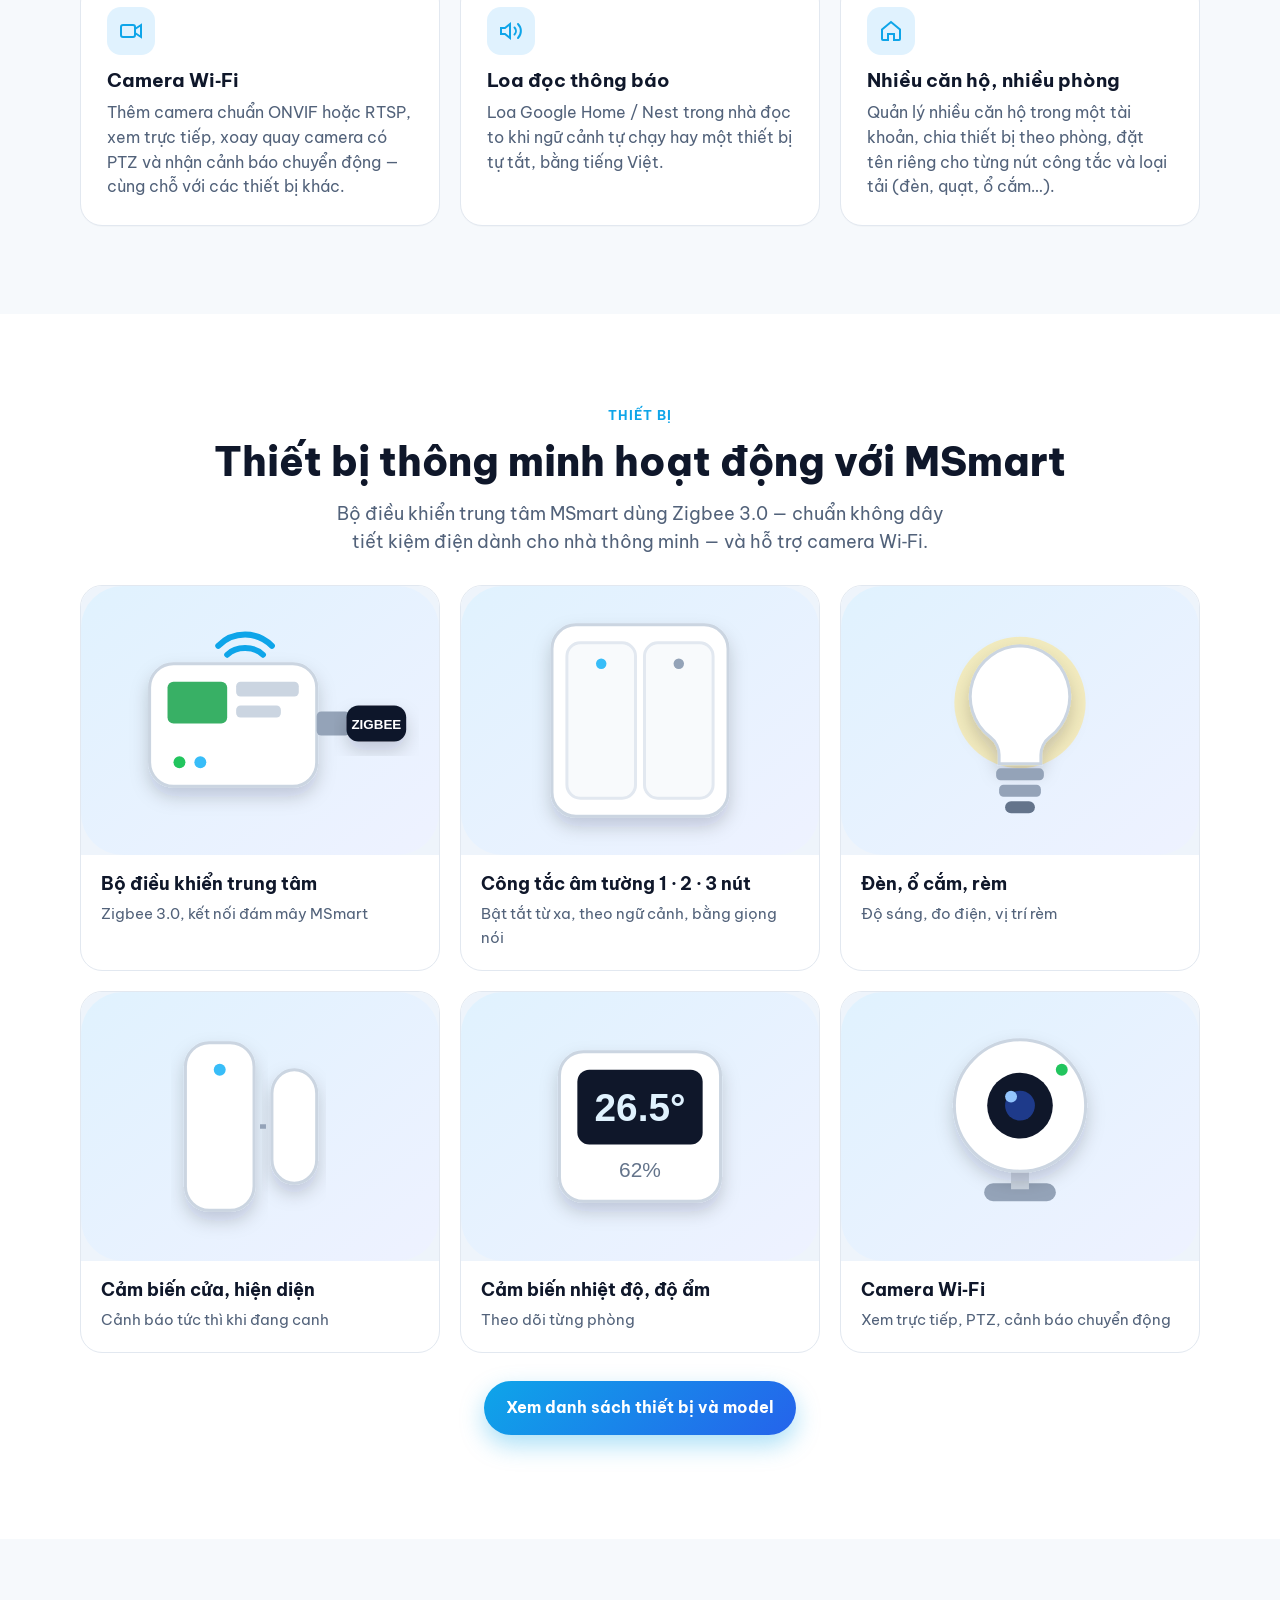
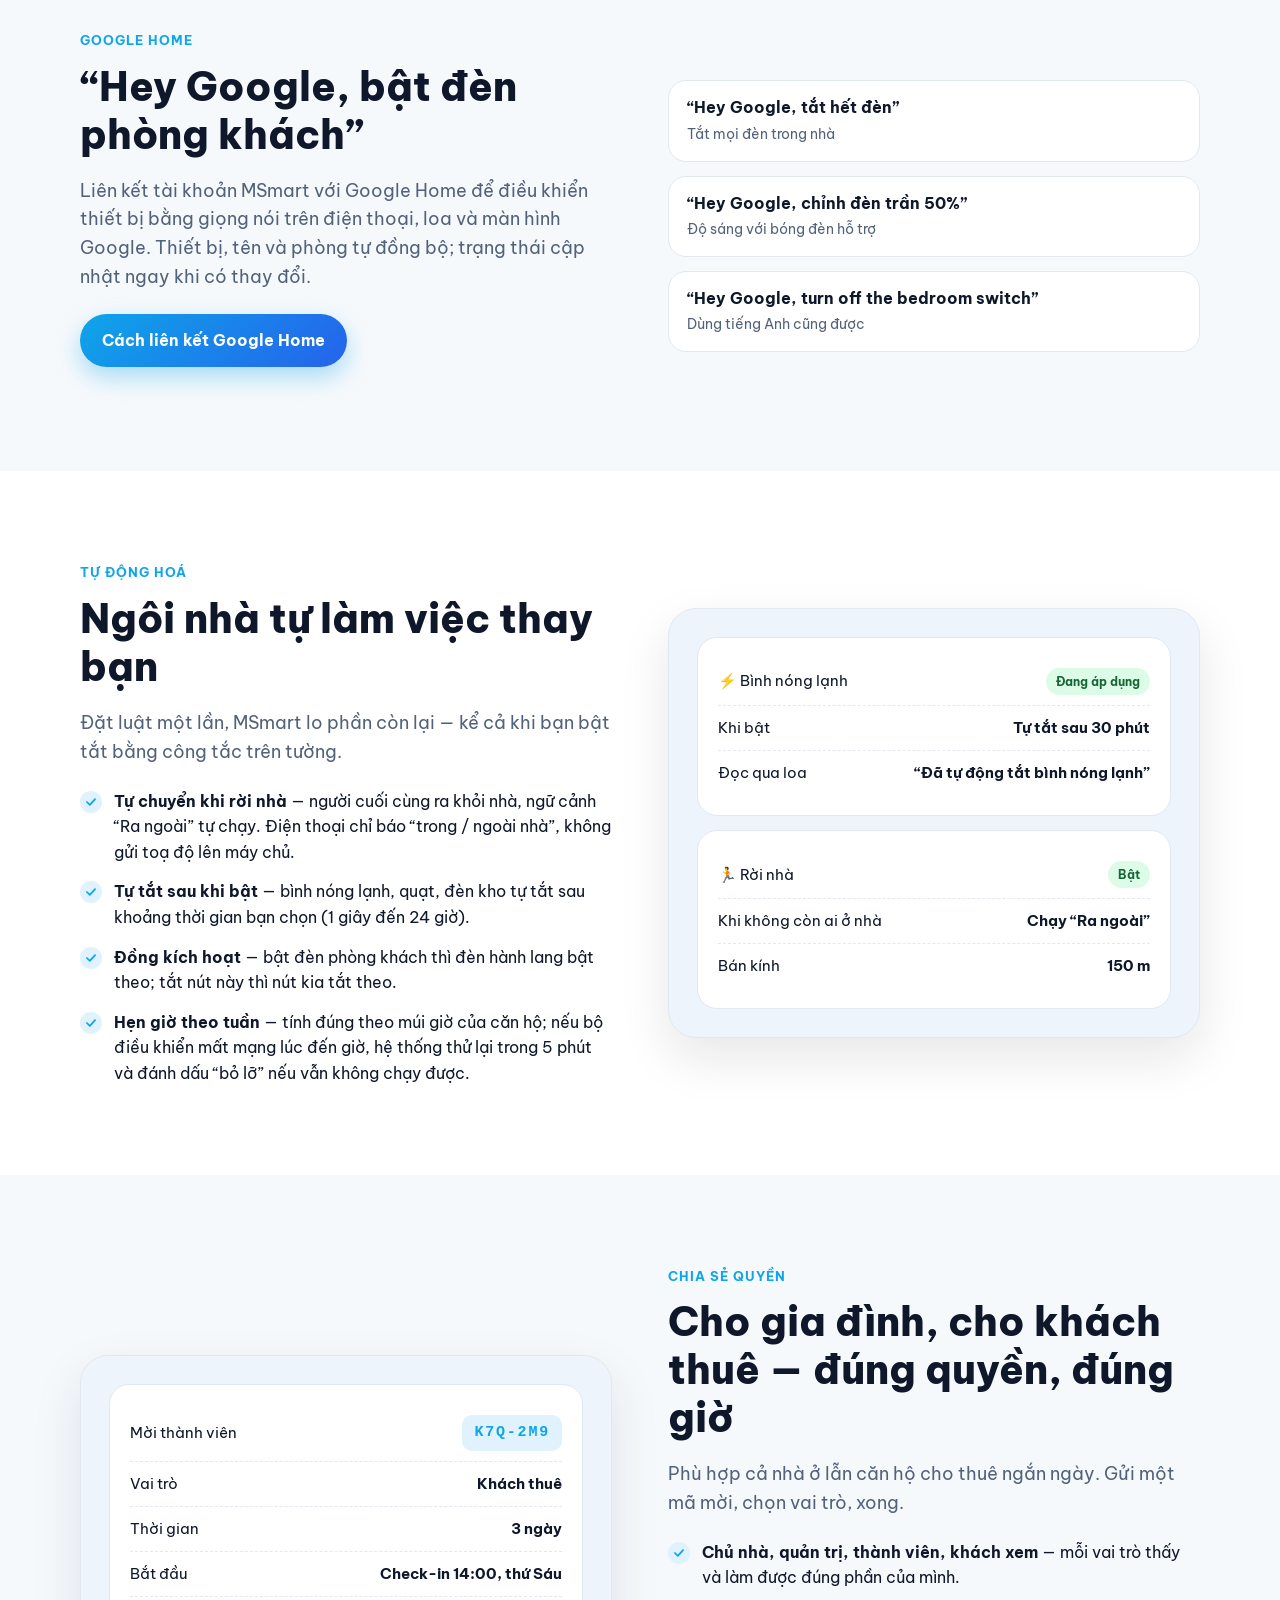
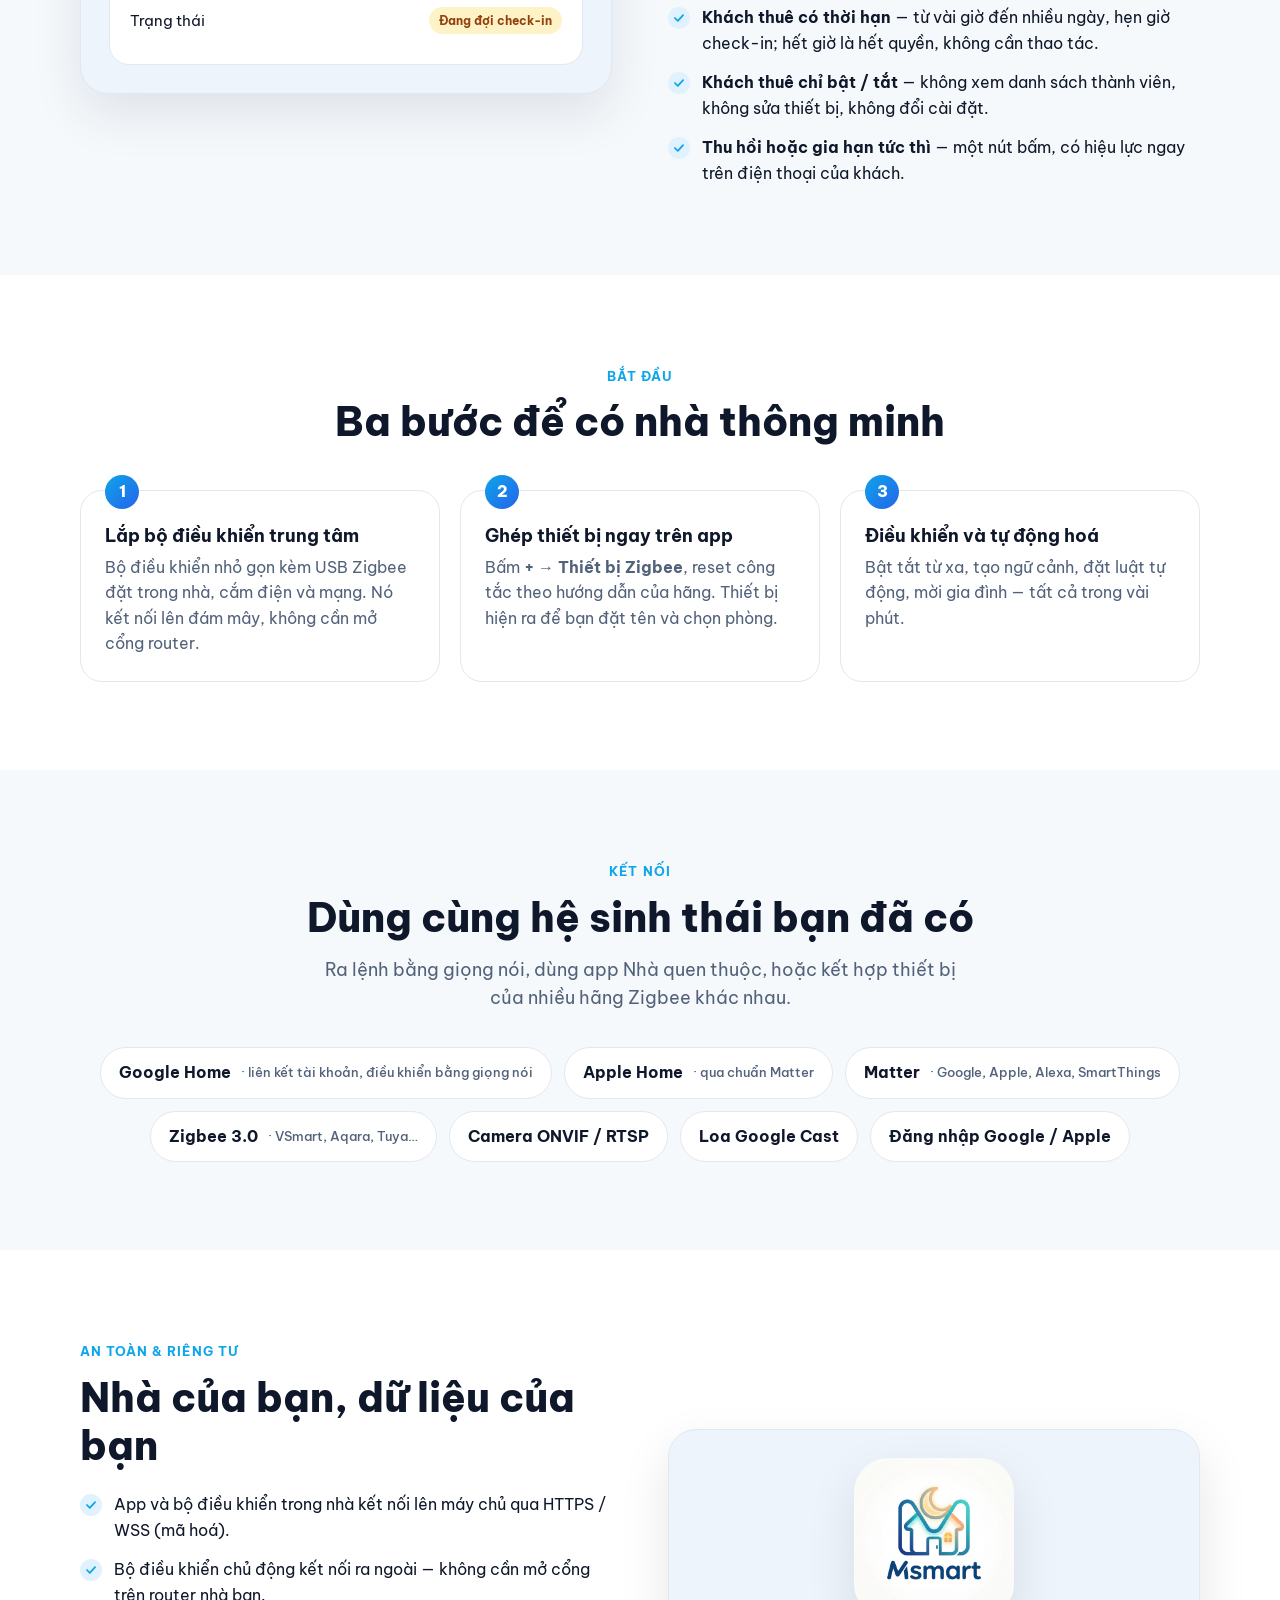
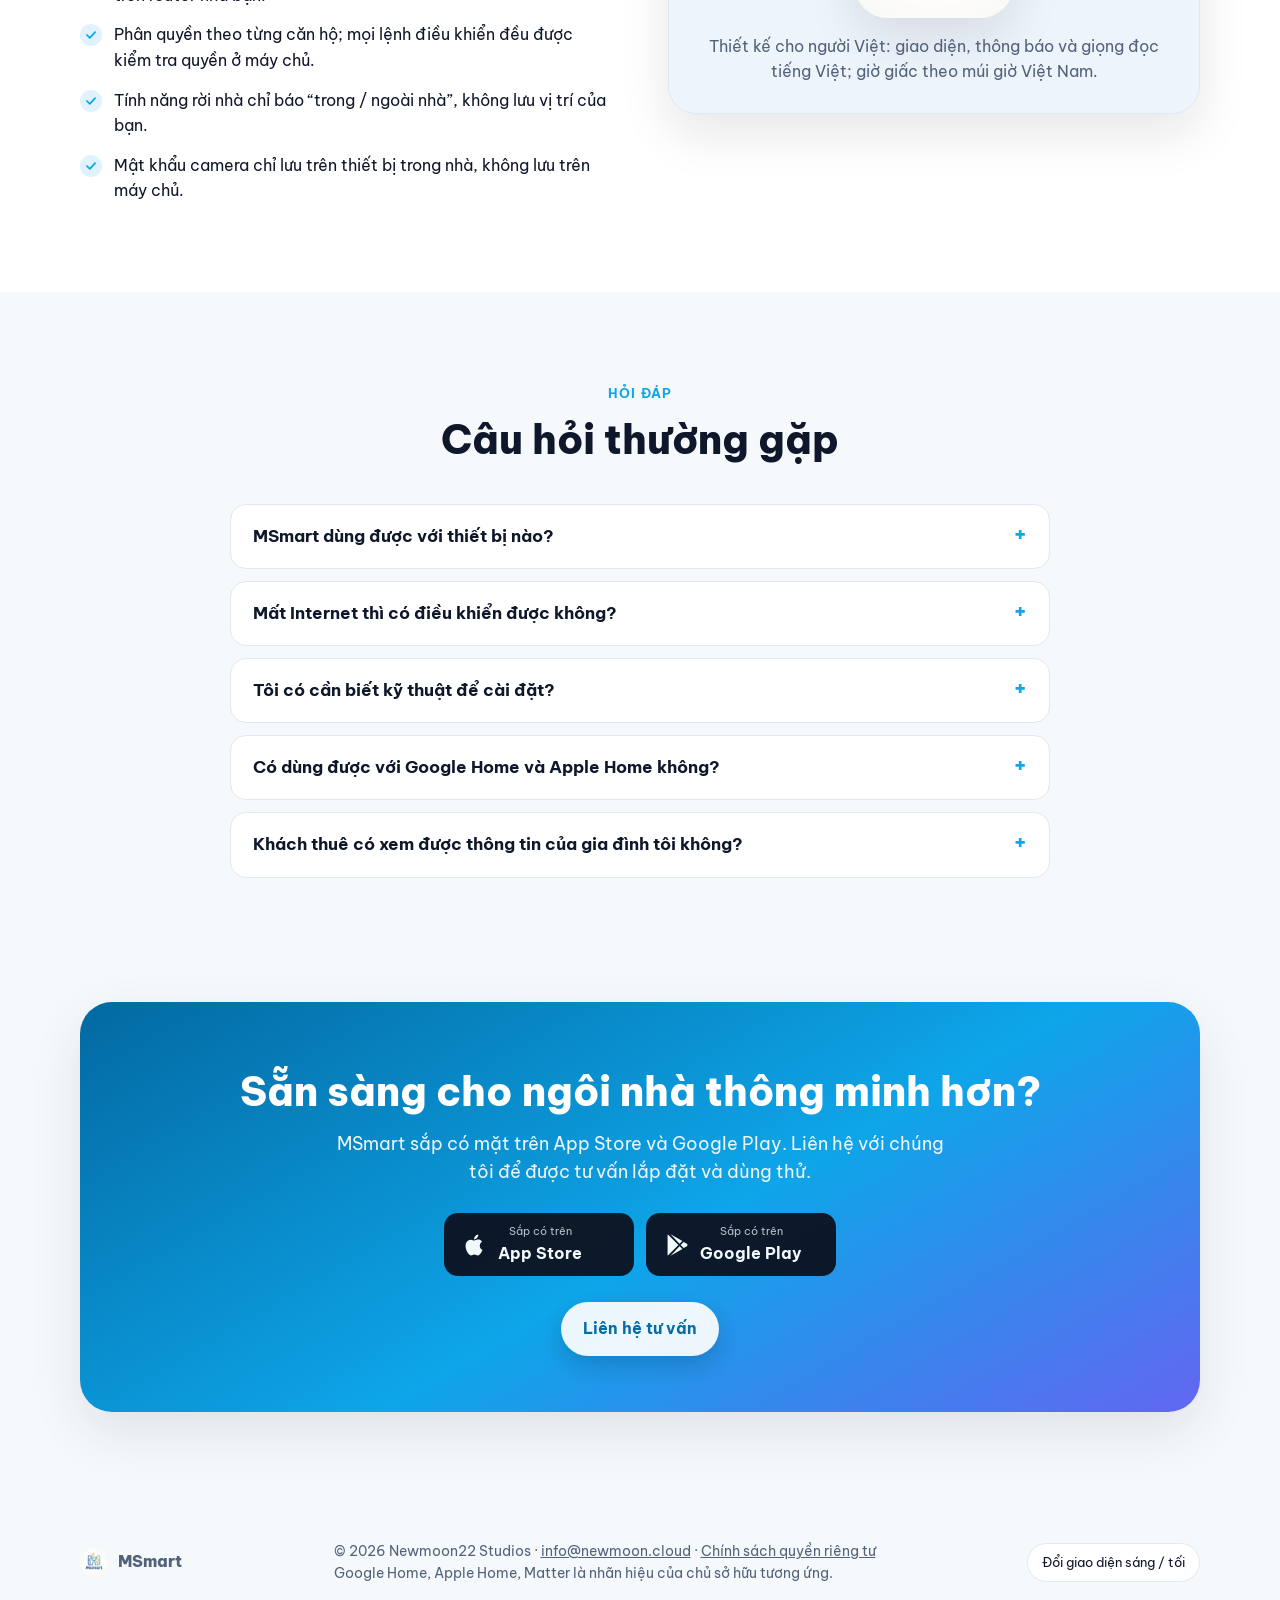
==== commit 9d9f58b3: "Add Vietnamese device compatibility and privacy policy pages - Created devices.html for listing comp" ====
--- a/web/index.html
+++ b/web/index.html
@@ -3,8 +3,8 @@
 <head>
 <meta charset="utf-8">
 <meta name="viewport" content="width=device-width, initial-scale=1">
-<title>MSmart — Điều khiển ngôi nhà của bạn, ở mọi nơi</title>
-<meta name="description" content="MSmart: ứng dụng nhà thông minh điều khiển công tắc, cảm biến, camera Zigbee/Wi‑Fi từ xa; ngữ cảnh hẹn giờ, tự động khi rời nhà, chia sẻ quyền cho gia đình và khách thuê, kết nối Google Home và Apple Home.">
+<title>MSmart — Nhà thông minh điều khiển bằng ứng dụng và Google Home</title>
+<meta name="description" content="MSmart: giải pháp nhà thông minh cho gia đình — bộ điều khiển trung tâm Zigbee kết nối công tắc, đèn, ổ cắm, rèm, cảm biến, camera; điều khiển bằng ứng dụng iOS/Android và giọng nói qua Google Home.">
 <meta name="theme-color" content="#0ea5e9">
 <link rel="icon" href="assets/logo.png">
 <meta property="og:title" content="MSmart — Điều khiển ngôi nhà của bạn, ở mọi nơi">
@@ -22,12 +22,12 @@
     <a class="logo" href="#"><img src="assets/logo.png" alt="">MSmart</a>
     <nav aria-label="Mục lục">
       <a href="#tinh-nang">Tính năng</a>
-      <a href="#tu-dong">Tự động hoá</a>
-      <a href="#chia-se">Chia sẻ quyền</a>
-      <a href="#ket-noi">Kết nối</a>
+      <a href="devices.html">Thiết bị</a>
+      <a href="app.html">Ứng dụng</a>
+      <a href="app.html#giong-noi">Giọng nói</a>
       <a href="#hoi-dap">Hỏi đáp</a>
     </nav>
-    <a class="btn btn-brand" href="#tai-app">Tải ứng dụng</a>
+    <a class="btn btn-brand" href="app.html#tai-app">Tải ứng dụng</a>
   </div>
 </header>
 
@@ -36,11 +36,12 @@
 <section class="hero">
   <div class="wrap">
     <div>
-      <h1>Điều khiển ngôi nhà của bạn, ở mọi nơi</h1>
-      <p>MSmart gom công tắc, cảm biến và camera trong nhà vào một ứng dụng. Bật tắt từ xa, hẹn giờ theo thói quen, tự động khi bạn rời nhà, và chia sẻ quyền cho gia đình hay khách thuê chỉ bằng một mã mời.</p>
+      <h1>Nhà thông minh MSmart — điều khiển bằng ứng dụng và giọng nói</h1>
+      <p>Giải pháp nhà thông minh cho gia đình: bộ điều khiển trung tâm MSmart kết nối công tắc, đèn, ổ cắm, rèm, cảm biến và camera trong nhà lên MSmart Cloud. Bạn điều khiển tất cả bằng ứng dụng MSmart hoặc nói “Hey Google” với Google Home — ở nhà hay ở xa.</p>
+      <p style="font-size:15px;opacity:.85;margin-top:-14px">MSmart is a smart-home platform for homeowners: our home controller connects Zigbee switches, lights, plugs, curtains, sensors and Wi‑Fi cameras to the MSmart cloud, controlled with the MSmart app and by voice via Google Home.</p>
       <div class="cta">
-        <a class="btn btn-primary" href="#tai-app">Tải ứng dụng</a>
-        <a class="btn btn-ghost" href="#tinh-nang">Xem tính năng</a>
+        <a class="btn btn-primary" href="devices.html">Thiết bị tương thích</a>
+        <a class="btn btn-ghost" href="app.html">Ứng dụng MSmart</a>
       </div>
       <div class="chips" aria-label="Điểm nổi bật">
         <span class="chip">Zigbee 3.0</span>
@@ -51,25 +52,8 @@
       </div>
     </div>
 
-    <div class="phone-wrap" aria-hidden="true">
-      <div class="phone">
-        <div class="notch"></div>
-        <div class="screen">
-          <div class="scr-head">
-            <small>Căn hộ của tôi · 4 phòng</small>
-            <b>Chào buổi tối 👋</b>
-            <div class="scene"><span class="on">✨ Về nhà</span><span>Đi ngủ</span><span>Ra ngoài</span></div>
-          </div>
-          <div class="tiles">
-            <div class="tile on"><div class="ic"><svg viewBox="0 0 24 24" fill="none" stroke="#b45309" stroke-width="2" stroke-linecap="round"><path d="M9 18h6M10 21h4M12 3a6 6 0 0 0-4 10.5c.6.6 1 1.4 1 2.5h6c0-1.1.4-1.9 1-2.5A6 6 0 0 0 12 3z"/></svg></div><div class="t">Đèn trần phòng khách</div><div class="s">Đang bật · 80%</div></div>
-            <div class="tile"><div class="ic"><svg viewBox="0 0 24 24" fill="none" stroke="#475569" stroke-width="2" stroke-linecap="round"><rect x="6" y="3" width="12" height="18" rx="3"/><path d="M12 7v4"/></svg></div><div class="t">Công tắc phòng ngủ</div><div class="s">2 nút · đã tắt</div></div>
-            <div class="tile on"><div class="ic"><svg viewBox="0 0 24 24" fill="none" stroke="#b45309" stroke-width="2" stroke-linecap="round"><path d="M12 2v6M8 4.5A7 7 0 1 0 16 4.5"/></svg></div><div class="t">Bình nóng lạnh</div><div class="s">Tự tắt sau 30 phút</div></div>
-            <div class="tile alert"><div class="ic"><svg viewBox="0 0 24 24" fill="none" stroke="#dc2626" stroke-width="2" stroke-linecap="round"><path d="M4 21V4a1 1 0 0 1 1-1h10l4 4v14"/><path d="M14 12h.01"/></svg></div><div class="t">Cửa ra vào</div><div class="s">Vừa mở · 21:04</div></div>
-            <div class="tile"><div class="ic"><svg viewBox="0 0 24 24" fill="none" stroke="#475569" stroke-width="2" stroke-linecap="round"><rect x="3" y="6" width="13" height="12" rx="2"/><path d="M16 10l5-3v10l-5-3"/></svg></div><div class="t">Camera sân</div><div class="s">Trực tiếp</div></div>
-            <div class="tile"><div class="ic"><svg viewBox="0 0 24 24" fill="none" stroke="#475569" stroke-width="2" stroke-linecap="round"><circle cx="12" cy="7" r="3"/><path d="M5 21a7 7 0 0 1 14 0"/></svg></div><div class="t">Cảm biến hiện diện</div><div class="s">Không có người</div></div>
-          </div>
-        </div>
-      </div>
+    <div class="phone-wrap">
+      <figure class="shot" style="margin:0"><img src="assets/screens/app-scene.jpg" alt="Ảnh chụp ứng dụng MSmart: tổng quan căn hộ với ngữ cảnh đang bật"></figure>
     </div>
   </div>
 </section>
@@ -111,6 +95,41 @@
         <h3>Nhiều căn hộ, nhiều phòng</h3>
         <p>Quản lý nhiều căn hộ trong một tài khoản, chia thiết bị theo phòng, đặt tên riêng cho từng nút công tắc và loại tải (đèn, quạt, ổ cắm…).</p>
       </div>
+    </div>
+  </div>
+</section>
+
+<!-- DEVICES -->
+<section id="thiet-bi" class="alt">
+  <div class="wrap center">
+    <span class="eyebrow">Thiết bị</span>
+    <h2>Thiết bị thông minh hoạt động với MSmart</h2>
+    <p class="lead">Bộ điều khiển trung tâm MSmart dùng Zigbee 3.0 — chuẩn không dây tiết kiệm điện dành cho nhà thông minh — và hỗ trợ camera Wi‑Fi.</p>
+    <div class="dev-grid" style="text-align:left">
+      <a class="dev" href="devices.html" style="text-decoration:none"><img src="assets/devices/hub.svg" alt="Hình minh hoạ bộ điều khiển trung tâm"><div class="body"><h3>Bộ điều khiển trung tâm</h3><p>Zigbee 3.0, kết nối đám mây MSmart</p></div></a>
+      <a class="dev" href="devices.html" style="text-decoration:none"><img src="assets/devices/switch-2.svg" alt="Hình minh hoạ công tắc âm tường"><div class="body"><h3>Công tắc âm tường 1 · 2 · 3 nút</h3><p>Bật tắt từ xa, theo ngữ cảnh, bằng giọng nói</p></div></a>
+      <a class="dev" href="devices.html" style="text-decoration:none"><img src="assets/devices/bulb.svg" alt="Hình minh hoạ bóng đèn thông minh"><div class="body"><h3>Đèn, ổ cắm, rèm</h3><p>Độ sáng, đo điện, vị trí rèm</p></div></a>
+      <a class="dev" href="devices.html" style="text-decoration:none"><img src="assets/devices/door.svg" alt="Hình minh hoạ cảm biến cửa"><div class="body"><h3>Cảm biến cửa, hiện diện</h3><p>Cảnh báo tức thì khi đang canh</p></div></a>
+      <a class="dev" href="devices.html" style="text-decoration:none"><img src="assets/devices/thermo.svg" alt="Hình minh hoạ cảm biến nhiệt độ"><div class="body"><h3>Cảm biến nhiệt độ, độ ẩm</h3><p>Theo dõi từng phòng</p></div></a>
+      <a class="dev" href="devices.html" style="text-decoration:none"><img src="assets/devices/camera.svg" alt="Hình minh hoạ camera Wi‑Fi"><div class="body"><h3>Camera Wi‑Fi</h3><p>Xem trực tiếp, PTZ, cảnh báo chuyển động</p></div></a>
+    </div>
+    <p style="margin-top:28px"><a class="btn btn-brand" href="devices.html">Xem danh sách thiết bị và model</a></p>
+  </div>
+</section>
+
+<!-- VOICE -->
+<section id="giong-noi">
+  <div class="wrap split">
+    <div>
+      <span class="eyebrow">Google Home</span>
+      <h2>“Hey Google, bật đèn phòng khách”</h2>
+      <p class="lead">Liên kết tài khoản MSmart với Google Home để điều khiển thiết bị bằng giọng nói trên điện thoại, loa và màn hình Google. Thiết bị, tên và phòng tự đồng bộ; trạng thái cập nhật ngay khi có thay đổi.</p>
+      <p style="margin-top:22px"><a class="btn btn-brand" href="app.html#giong-noi">Cách liên kết Google Home</a></p>
+    </div>
+    <div class="voice" style="grid-template-columns:1fr">
+      <div class="bubble"><b>“Hey Google, tắt hết đèn”</b><span>Tắt mọi đèn trong nhà</span></div>
+      <div class="bubble"><b>“Hey Google, chỉnh đèn trần 50%”</b><span>Độ sáng với bóng đèn hỗ trợ</span></div>
+      <div class="bubble"><b>“Hey Google, turn off the bedroom switch”</b><span>Dùng tiếng Anh cũng được</span></div>
     </div>
   </div>
 </section>
--- a/web/assets/site.css
+++ b/web/assets/site.css
@@ -156,3 +156,39 @@
 .doc .toc ol{margin:6px 0 0;padding-left:20px}.doc .toc a{color:var(--brand);text-decoration:none}
 .doc .note{background:var(--brand-soft);border-radius:14px;padding:14px 18px}
 @media (max-width:620px){.doc table,.doc thead,.doc tbody,.doc tr,.doc th,.doc td{display:block}.doc thead{display:none}.doc td{border:0;padding:6px 14px}.doc tr{border-bottom:1px solid var(--line);padding:8px 0}.doc td:first-child{font-weight:700;padding-top:10px}}
+
+/* trang thiết bị & ứng dụng */
+.page-hero{background:linear-gradient(150deg,#0284c7 0%,#0ea5e9 50%,#60a5fa 100%);color:#fff;padding:56px 0 64px}
+.page-hero h1{font-size:clamp(30px,4.6vw,46px);font-weight:800;margin:6px 0 12px}
+.page-hero p{font-size:18px;opacity:.93;max-width:760px;margin:0}
+.page-hero .en{font-size:15px;opacity:.85;margin-top:12px;max-width:760px}
+.page-hero .eyebrow{color:#e0f2fe}
+.dev-grid{display:grid;grid-template-columns:repeat(3,1fr);gap:20px;margin-top:28px}
+@media (max-width:960px){.dev-grid{grid-template-columns:repeat(2,1fr)}}
+@media (max-width:620px){.dev-grid{grid-template-columns:1fr}}
+.dev{background:var(--surface);border:1px solid var(--line);border-radius:var(--radius);overflow:hidden;display:flex;flex-direction:column}
+.dev img{width:100%;aspect-ratio:4/3;object-fit:cover;background:var(--surface-2)}
+.dev .body{padding:18px 20px 20px;display:flex;flex-direction:column;gap:8px;flex:1}
+.dev h3{font-size:18px;margin:0}
+.dev p{margin:0;color:var(--muted);font-size:15px}
+.dev .models{font-family:ui-monospace,SFMono-Regular,Menlo,monospace;font-size:13px;color:var(--text);background:var(--surface-2);border-radius:10px;padding:8px 10px}
+.tag{display:inline-flex;align-self:flex-start;font-size:12px;font-weight:700;padding:4px 10px;border-radius:999px}
+.tag.real{background:#dcfce7;color:#166534}.tag.sim{background:#e0f2fe;color:#075985}
+.dev .caps{display:flex;flex-wrap:wrap;gap:6px}
+.dev .caps span{font-size:12px;font-weight:600;border:1px solid var(--line);border-radius:999px;padding:3px 9px;color:var(--muted)}
+.legend{display:flex;flex-wrap:wrap;gap:14px;margin-top:18px;color:var(--muted);font-size:14px}
+.shots{display:grid;grid-template-columns:repeat(3,1fr);gap:22px;margin-top:32px}
+@media (max-width:860px){.shots{grid-template-columns:repeat(2,1fr)}}
+.shot{margin:0;text-align:center}
+.shot img{width:100%;max-width:280px;margin:0 auto;border-radius:34px;border:8px solid #0b1220;box-shadow:var(--shadow);background:#0b1220}
+.shot figcaption{margin-top:12px;font-weight:700}
+.shot figcaption small{display:block;font-weight:500;color:var(--muted);font-size:14px}
+.voice{display:grid;grid-template-columns:repeat(2,1fr);gap:14px;margin-top:22px}
+@media (max-width:620px){.voice{grid-template-columns:1fr}}
+.bubble{background:var(--surface);border:1px solid var(--line);border-radius:18px;padding:14px 18px}
+.bubble b{display:block}.bubble span{color:var(--muted);font-size:14px}
+.arch{display:flex;flex-wrap:wrap;align-items:center;justify-content:center;gap:10px;margin-top:26px}
+.arch .node{background:var(--surface);border:1px solid var(--line);border-radius:16px;padding:12px 16px;font-weight:700;text-align:center;min-width:140px}
+.arch .node small{display:block;font-weight:500;color:var(--muted);font-size:12.5px}
+.arch .arrow{color:var(--brand);font-weight:800}
+.lang-switch{font-size:14px;color:var(--muted);margin-bottom:14px}.lang-switch a{color:var(--brand);text-decoration:none;font-weight:600}
